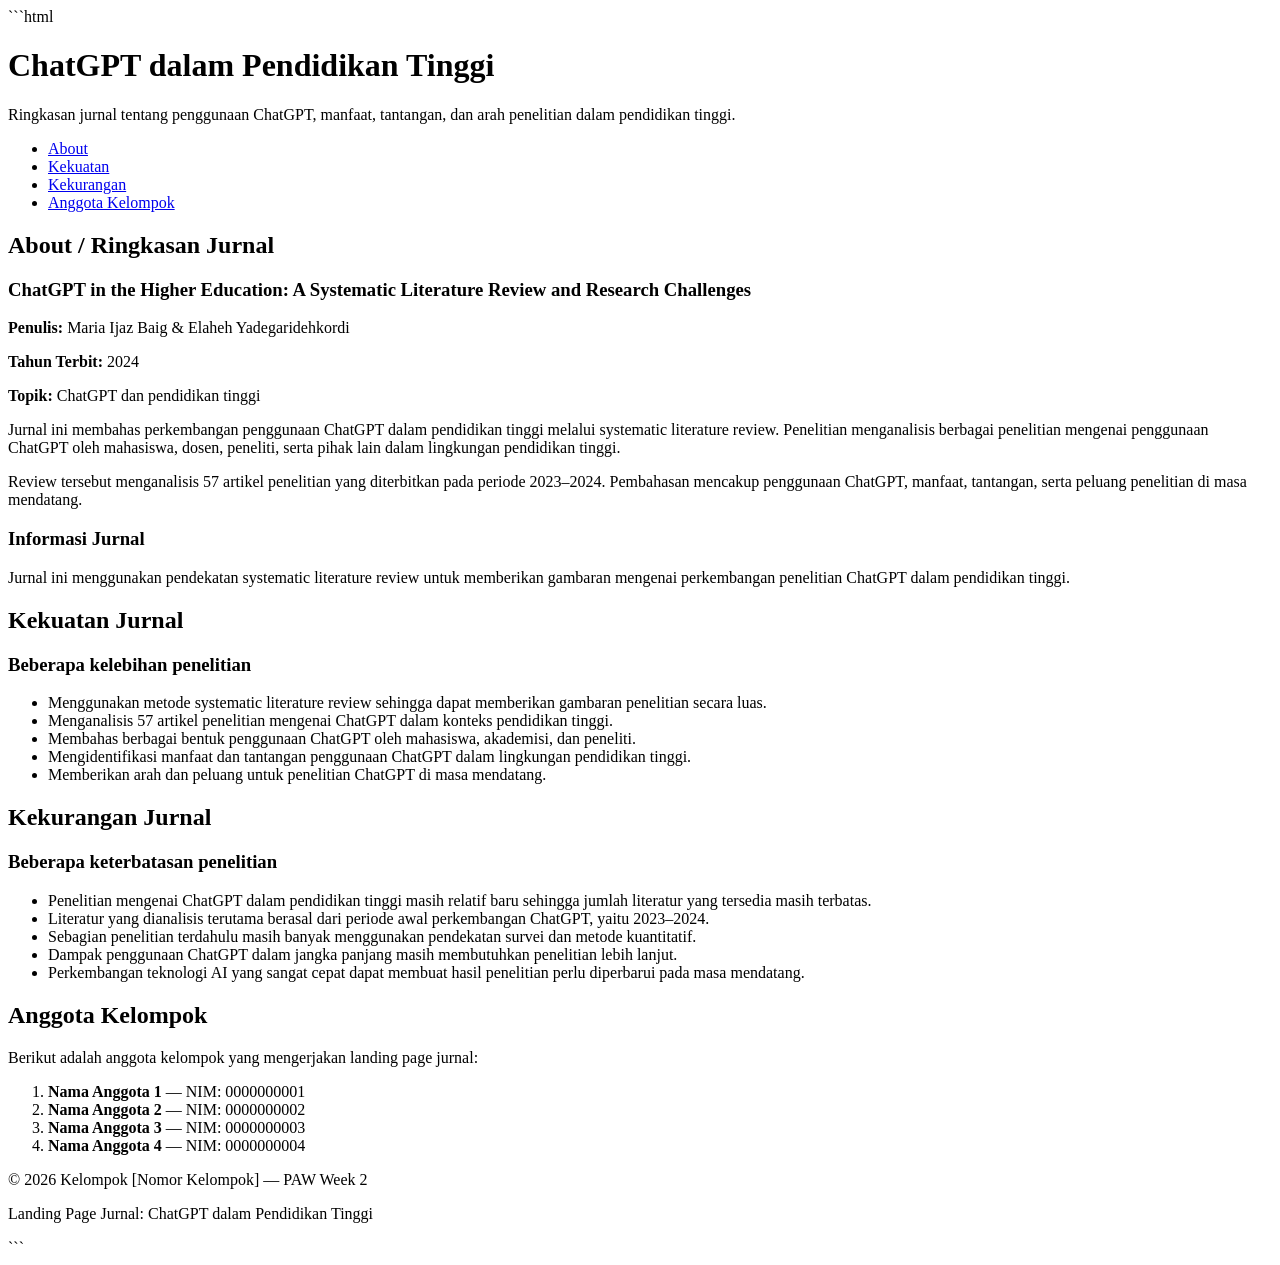
==== index.html @ 1889b39a "update landing page" ====
```html
<!DOCTYPE html>
<html lang="id">

<head>
    <meta charset="UTF-8">
    <meta name="viewport" content="width=device-width, initial-scale=1.0">
    <title>ChatGPT dalam Pendidikan Tinggi</title>
</head>

<body>

    <!-- Header -->
    <header>
        <h1>ChatGPT dalam Pendidikan Tinggi</h1>
        <p>
            Ringkasan jurnal tentang penggunaan ChatGPT,
            manfaat, tantangan, dan arah penelitian dalam pendidikan tinggi.
        </p>
    </header>

    <!-- Navigation -->
    <nav aria-label="Navigasi utama">
        <ul>
            <li><a href="#about">About</a></li>
            <li><a href="#kekuatan">Kekuatan</a></li>
            <li><a href="#kekurangan">Kekurangan</a></li>
            <li><a href="#anggota">Anggota Kelompok</a></li>
        </ul>
    </nav>

    <!-- Main Content -->
    <main>

        <!-- About Section -->
        <section id="about">
            <h2>About / Ringkasan Jurnal</h2>

            <article>
                <header>
                    <h3>
                        ChatGPT in the Higher Education:
                        A Systematic Literature Review and Research Challenges
                    </h3>
                </header>

                <p>
                    <strong>Penulis:</strong>
                    Maria Ijaz Baig &amp; Elaheh Yadegaridehkordi
                </p>

                <p>
                    <strong>Tahun Terbit:</strong> 2024
                </p>

                <p>
                    <strong>Topik:</strong> ChatGPT dan pendidikan tinggi
                </p>

                <p>
                    Jurnal ini membahas perkembangan penggunaan ChatGPT
                    dalam pendidikan tinggi melalui systematic literature review.
                    Penelitian menganalisis berbagai penelitian mengenai penggunaan
                    ChatGPT oleh mahasiswa, dosen, peneliti, serta pihak lain
                    dalam lingkungan pendidikan tinggi.
                </p>

                <p>
                    Review tersebut menganalisis 57 artikel penelitian yang
                    diterbitkan pada periode 2023–2024. Pembahasan mencakup
                    penggunaan ChatGPT, manfaat, tantangan, serta peluang
                    penelitian di masa mendatang.
                </p>
            </article>

            <!-- Additional Information -->
            <aside>
                <h3>Informasi Jurnal</h3>
                <p>
                    Jurnal ini menggunakan pendekatan systematic literature review
                    untuk memberikan gambaran mengenai perkembangan penelitian
                    ChatGPT dalam pendidikan tinggi.
                </p>
            </aside>
        </section>

        <!-- Strengths Section -->
        <section id="kekuatan">
            <h2>Kekuatan Jurnal</h2>

            <article>
                <h3>Beberapa kelebihan penelitian</h3>

                <ul>
                    <li>
                        Menggunakan metode systematic literature review
                        sehingga dapat memberikan gambaran penelitian secara luas.
                    </li>

                    <li>
                        Menganalisis 57 artikel penelitian mengenai ChatGPT
                        dalam konteks pendidikan tinggi.
                    </li>

                    <li>
                        Membahas berbagai bentuk penggunaan ChatGPT oleh
                        mahasiswa, akademisi, dan peneliti.
                    </li>

                    <li>
                        Mengidentifikasi manfaat dan tantangan penggunaan
                        ChatGPT dalam lingkungan pendidikan tinggi.
                    </li>

                    <li>
                        Memberikan arah dan peluang untuk penelitian
                        ChatGPT di masa mendatang.
                    </li>
                </ul>
            </article>
        </section>

        <!-- Weaknesses Section -->
        <section id="kekurangan">
            <h2>Kekurangan Jurnal</h2>

            <article>
                <h3>Beberapa keterbatasan penelitian</h3>

                <ul>
                    <li>
                        Penelitian mengenai ChatGPT dalam pendidikan tinggi
                        masih relatif baru sehingga jumlah literatur yang tersedia
                        masih terbatas.
                    </li>

                    <li>
                        Literatur yang dianalisis terutama berasal dari periode
                        awal perkembangan ChatGPT, yaitu 2023–2024.
                    </li>

                    <li>
                        Sebagian penelitian terdahulu masih banyak menggunakan
                        pendekatan survei dan metode kuantitatif.
                    </li>

                    <li>
                        Dampak penggunaan ChatGPT dalam jangka panjang
                        masih membutuhkan penelitian lebih lanjut.
                    </li>

                    <li>
                        Perkembangan teknologi AI yang sangat cepat dapat membuat
                        hasil penelitian perlu diperbarui pada masa mendatang.
                    </li>
                </ul>
            </article>
        </section>

        <!-- Group Members Section -->
        <section id="anggota">
            <h2>Anggota Kelompok</h2>

            <article>
                <p>
                    Berikut adalah anggota kelompok yang mengerjakan
                    landing page jurnal:
                </p>

                <ol>
                    <li>
                        <strong>Nama Anggota 1</strong> —
                        NIM: 0000000001
                    </li>

                    <li>
                        <strong>Nama Anggota 2</strong> —
                        NIM: 0000000002
                    </li>

                    <li>
                        <strong>Nama Anggota 3</strong> —
                        NIM: 0000000003
                    </li>

                    <li>
                        <strong>Nama Anggota 4</strong> —
                        NIM: 0000000004
                    </li>
                </ol>
            </article>
        </section>

    </main>

    <!-- Footer -->
    <footer>
        <p>
            &copy; 2026 Kelompok [Nomor Kelompok] —
            PAW Week 2
        </p>

        <p>
            Landing Page Jurnal: ChatGPT dalam Pendidikan Tinggi
        </p>
    </footer>

</body>

</html>
```
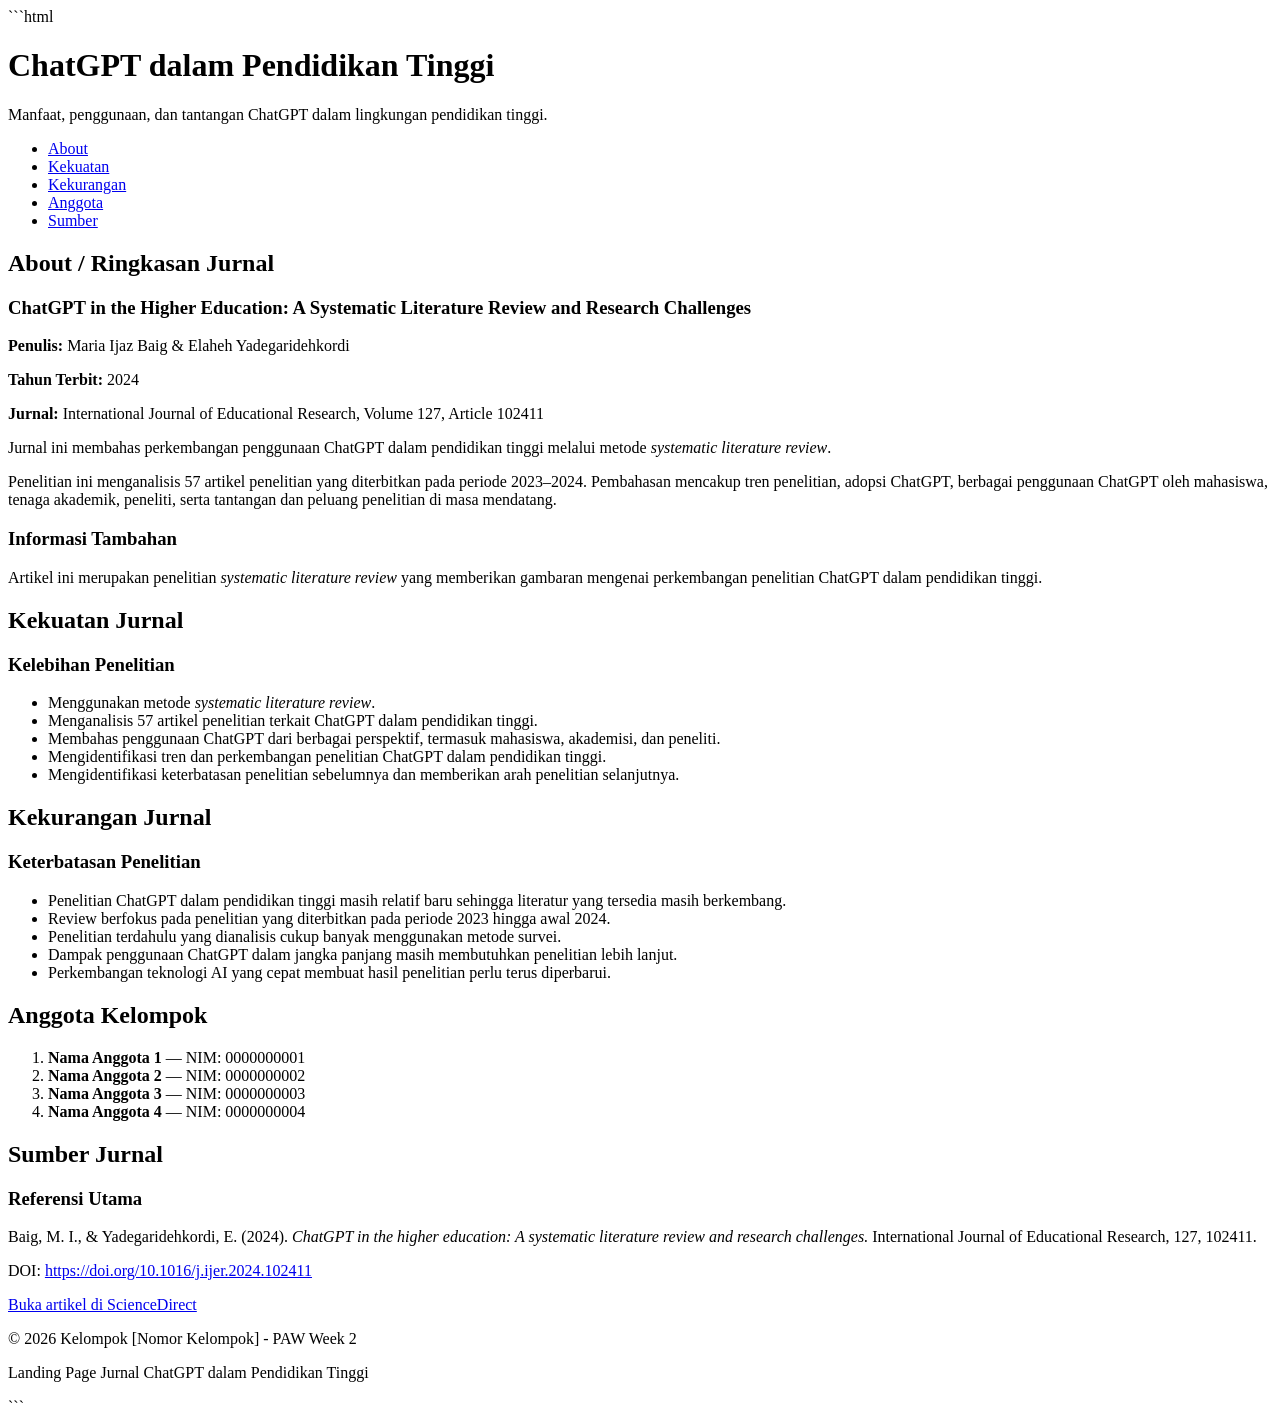
==== commit 28d5be91: "update" ====
--- a/index.html
+++ b/index.html
@@ -14,8 +14,8 @@
     <header>
         <h1>ChatGPT dalam Pendidikan Tinggi</h1>
         <p>
-            Ringkasan jurnal tentang penggunaan ChatGPT,
-            manfaat, tantangan, dan arah penelitian dalam pendidikan tinggi.
+            Manfaat, penggunaan, dan tantangan ChatGPT
+            dalam lingkungan pendidikan tinggi.
         </p>
     </header>
 
@@ -25,14 +25,15 @@
             <li><a href="#about">About</a></li>
             <li><a href="#kekuatan">Kekuatan</a></li>
             <li><a href="#kekurangan">Kekurangan</a></li>
-            <li><a href="#anggota">Anggota Kelompok</a></li>
+            <li><a href="#anggota">Anggota</a></li>
+            <li><a href="#sumber">Sumber</a></li>
         </ul>
     </nav>
 
     <!-- Main Content -->
     <main>
 
-        <!-- About Section -->
+        <!-- About -->
         <section id="about">
             <h2>About / Ringkasan Jurnal</h2>
 
@@ -54,94 +55,98 @@
                 </p>
 
                 <p>
-                    <strong>Topik:</strong> ChatGPT dan pendidikan tinggi
+                    <strong>Jurnal:</strong>
+                    International Journal of Educational Research,
+                    Volume 127, Article 102411
                 </p>
 
                 <p>
                     Jurnal ini membahas perkembangan penggunaan ChatGPT
-                    dalam pendidikan tinggi melalui systematic literature review.
-                    Penelitian menganalisis berbagai penelitian mengenai penggunaan
-                    ChatGPT oleh mahasiswa, dosen, peneliti, serta pihak lain
-                    dalam lingkungan pendidikan tinggi.
-                </p>
-
-                <p>
-                    Review tersebut menganalisis 57 artikel penelitian yang
-                    diterbitkan pada periode 2023–2024. Pembahasan mencakup
-                    penggunaan ChatGPT, manfaat, tantangan, serta peluang
-                    penelitian di masa mendatang.
-                </p>
-            </article>
-
-            <!-- Additional Information -->
+                    dalam pendidikan tinggi melalui metode
+                    <em>systematic literature review</em>.
+                </p>
+
+                <p>
+                    Penelitian ini menganalisis 57 artikel penelitian
+                    yang diterbitkan pada periode 2023–2024. Pembahasan
+                    mencakup tren penelitian, adopsi ChatGPT, berbagai
+                    penggunaan ChatGPT oleh mahasiswa, tenaga akademik,
+                    peneliti, serta tantangan dan peluang penelitian
+                    di masa mendatang.
+                </p>
+            </article>
+
             <aside>
-                <h3>Informasi Jurnal</h3>
-                <p>
-                    Jurnal ini menggunakan pendekatan systematic literature review
-                    untuk memberikan gambaran mengenai perkembangan penelitian
-                    ChatGPT dalam pendidikan tinggi.
+                <h3>Informasi Tambahan</h3>
+
+                <p>
+                    Artikel ini merupakan penelitian
+                    <em>systematic literature review</em> yang memberikan
+                    gambaran mengenai perkembangan penelitian ChatGPT
+                    dalam pendidikan tinggi.
                 </p>
             </aside>
         </section>
 
-        <!-- Strengths Section -->
+        <!-- Kekuatan -->
         <section id="kekuatan">
             <h2>Kekuatan Jurnal</h2>
 
             <article>
-                <h3>Beberapa kelebihan penelitian</h3>
+                <h3>Kelebihan Penelitian</h3>
 
                 <ul>
                     <li>
-                        Menggunakan metode systematic literature review
-                        sehingga dapat memberikan gambaran penelitian secara luas.
-                    </li>
-
-                    <li>
-                        Menganalisis 57 artikel penelitian mengenai ChatGPT
-                        dalam konteks pendidikan tinggi.
-                    </li>
-
-                    <li>
-                        Membahas berbagai bentuk penggunaan ChatGPT oleh
-                        mahasiswa, akademisi, dan peneliti.
-                    </li>
-
-                    <li>
-                        Mengidentifikasi manfaat dan tantangan penggunaan
-                        ChatGPT dalam lingkungan pendidikan tinggi.
-                    </li>
-
-                    <li>
-                        Memberikan arah dan peluang untuk penelitian
-                        ChatGPT di masa mendatang.
+                        Menggunakan metode
+                        <em>systematic literature review</em>.
+                    </li>
+
+                    <li>
+                        Menganalisis 57 artikel penelitian terkait
+                        ChatGPT dalam pendidikan tinggi.
+                    </li>
+
+                    <li>
+                        Membahas penggunaan ChatGPT dari berbagai
+                        perspektif, termasuk mahasiswa, akademisi,
+                        dan peneliti.
+                    </li>
+
+                    <li>
+                        Mengidentifikasi tren dan perkembangan penelitian
+                        ChatGPT dalam pendidikan tinggi.
+                    </li>
+
+                    <li>
+                        Mengidentifikasi keterbatasan penelitian sebelumnya
+                        dan memberikan arah penelitian selanjutnya.
                     </li>
                 </ul>
             </article>
         </section>
 
-        <!-- Weaknesses Section -->
+        <!-- Kekurangan -->
         <section id="kekurangan">
             <h2>Kekurangan Jurnal</h2>
 
             <article>
-                <h3>Beberapa keterbatasan penelitian</h3>
+                <h3>Keterbatasan Penelitian</h3>
 
                 <ul>
                     <li>
-                        Penelitian mengenai ChatGPT dalam pendidikan tinggi
-                        masih relatif baru sehingga jumlah literatur yang tersedia
-                        masih terbatas.
-                    </li>
-
-                    <li>
-                        Literatur yang dianalisis terutama berasal dari periode
-                        awal perkembangan ChatGPT, yaitu 2023–2024.
-                    </li>
-
-                    <li>
-                        Sebagian penelitian terdahulu masih banyak menggunakan
-                        pendekatan survei dan metode kuantitatif.
+                        Penelitian ChatGPT dalam pendidikan tinggi masih
+                        relatif baru sehingga literatur yang tersedia
+                        masih berkembang.
+                    </li>
+
+                    <li>
+                        Review berfokus pada penelitian yang diterbitkan
+                        pada periode 2023 hingga awal 2024.
+                    </li>
+
+                    <li>
+                        Penelitian terdahulu yang dianalisis cukup banyak
+                        menggunakan metode survei.
                     </li>
 
                     <li>
@@ -150,44 +155,72 @@
                     </li>
 
                     <li>
-                        Perkembangan teknologi AI yang sangat cepat dapat membuat
-                        hasil penelitian perlu diperbarui pada masa mendatang.
+                        Perkembangan teknologi AI yang cepat membuat
+                        hasil penelitian perlu terus diperbarui.
                     </li>
                 </ul>
             </article>
         </section>
 
-        <!-- Group Members Section -->
+        <!-- Anggota -->
         <section id="anggota">
             <h2>Anggota Kelompok</h2>
 
             <article>
-                <p>
-                    Berikut adalah anggota kelompok yang mengerjakan
-                    landing page jurnal:
-                </p>
-
                 <ol>
                     <li>
-                        <strong>Nama Anggota 1</strong> —
-                        NIM: 0000000001
-                    </li>
-
-                    <li>
-                        <strong>Nama Anggota 2</strong> —
-                        NIM: 0000000002
-                    </li>
-
-                    <li>
-                        <strong>Nama Anggota 3</strong> —
-                        NIM: 0000000003
-                    </li>
-
-                    <li>
-                        <strong>Nama Anggota 4</strong> —
-                        NIM: 0000000004
+                        <strong>Nama Anggota 1</strong>
+                        — NIM: 0000000001
+                    </li>
+
+                    <li>
+                        <strong>Nama Anggota 2</strong>
+                        — NIM: 0000000002
+                    </li>
+
+                    <li>
+                        <strong>Nama Anggota 3</strong>
+                        — NIM: 0000000003
+                    </li>
+
+                    <li>
+                        <strong>Nama Anggota 4</strong>
+                        — NIM: 0000000004
                     </li>
                 </ol>
+            </article>
+        </section>
+
+        <!-- Sumber -->
+        <section id="sumber">
+            <h2>Sumber Jurnal</h2>
+
+            <article>
+                <h3>Referensi Utama</h3>
+
+                <p>
+                    Baig, M. I., &amp; Yadegaridehkordi, E. (2024).
+                    <em>
+                        ChatGPT in the higher education:
+                        A systematic literature review and research challenges.
+                    </em>
+                    International Journal of Educational Research,
+                    127, 102411.
+                </p>
+
+                <p>
+                    DOI:
+                    <a href="https://doi.org/10.1016/j.ijer.2024.102411" target="_blank" rel="noopener noreferrer">
+                        https://doi.org/10.1016/j.ijer.2024.102411
+                    </a>
+                </p>
+
+                <p>
+                    <a href="https://www.sciencedirect.com/science/article/pii/S0883035524000971" target="_blank"
+                        rel="noopener noreferrer">
+                        Buka artikel di ScienceDirect
+                    </a>
+                </p>
             </article>
         </section>
 
@@ -196,12 +229,12 @@
     <!-- Footer -->
     <footer>
         <p>
-            &copy; 2026 Kelompok [Nomor Kelompok] —
+            &copy; 2026 Kelompok [Nomor Kelompok] -
             PAW Week 2
         </p>
 
         <p>
-            Landing Page Jurnal: ChatGPT dalam Pendidikan Tinggi
+            Landing Page Jurnal ChatGPT dalam Pendidikan Tinggi
         </p>
     </footer>
 
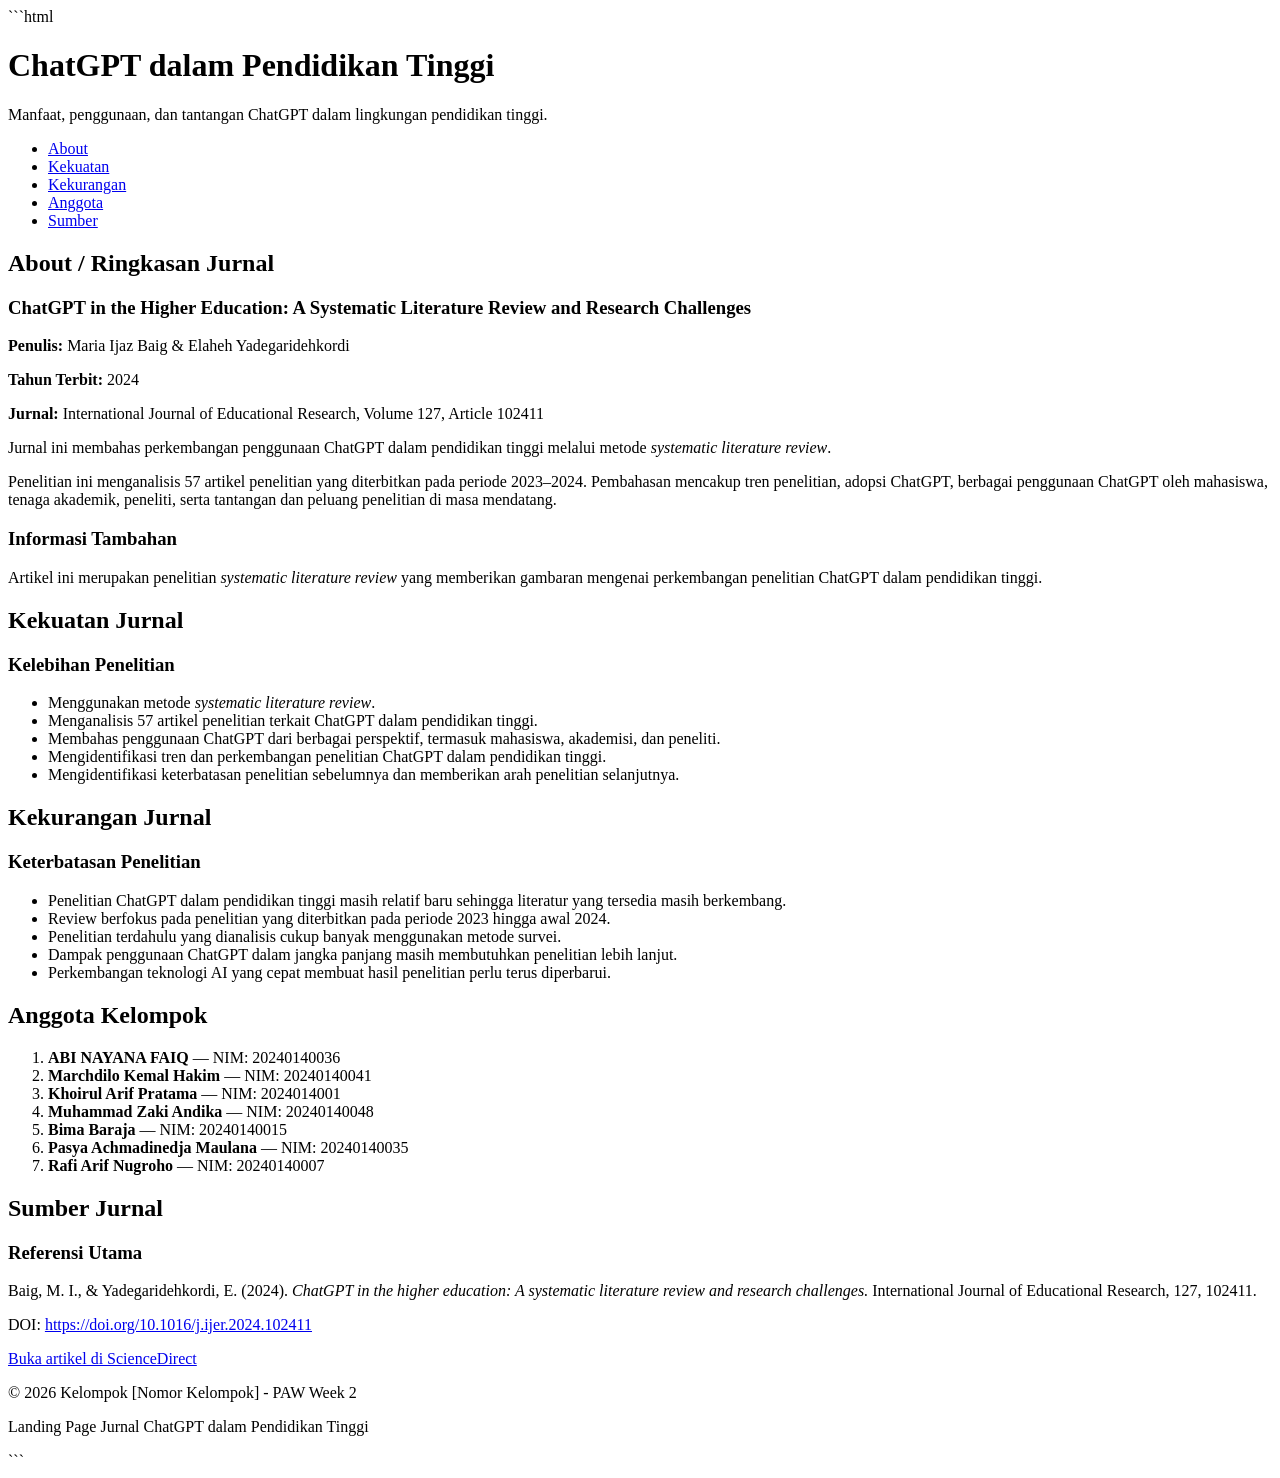
==== commit 1555ee45: "update" ====
--- a/index.html
+++ b/index.html
@@ -169,23 +169,35 @@
             <article>
                 <ol>
                     <li>
-                        <strong>Nama Anggota 1</strong>
-                        — NIM: 0000000001
-                    </li>
-
-                    <li>
-                        <strong>Nama Anggota 2</strong>
-                        — NIM: 0000000002
-                    </li>
-
-                    <li>
-                        <strong>Nama Anggota 3</strong>
-                        — NIM: 0000000003
-                    </li>
-
-                    <li>
-                        <strong>Nama Anggota 4</strong>
-                        — NIM: 0000000004
+                        <strong>ABI NAYANA FAIQ</strong>
+                        — NIM: 20240140036
+                    </li>
+
+                    <li>
+                        <strong>Marchdilo Kemal Hakim</strong>
+                        — NIM: 20240140041
+                    </li>
+
+                    <li>
+                        <strong>Khoirul Arif Pratama</strong>
+                        — NIM: 2024014001
+                    </li>
+
+                    <li>
+                        <strong>Muhammad Zaki Andika</strong>
+                        — NIM: 20240140048
+                    </li>
+                    <li>
+                        <strong>Bima Baraja</strong>
+                        — NIM: 20240140015
+                    </li>
+                    <li>
+                        <strong>Pasya Achmadinedja Maulana</strong>
+                        — NIM: 20240140035
+                    </li>
+                    <li>
+                        <strong>Rafi Arif Nugroho</strong>
+                        — NIM: 20240140007
                     </li>
                 </ol>
             </article>
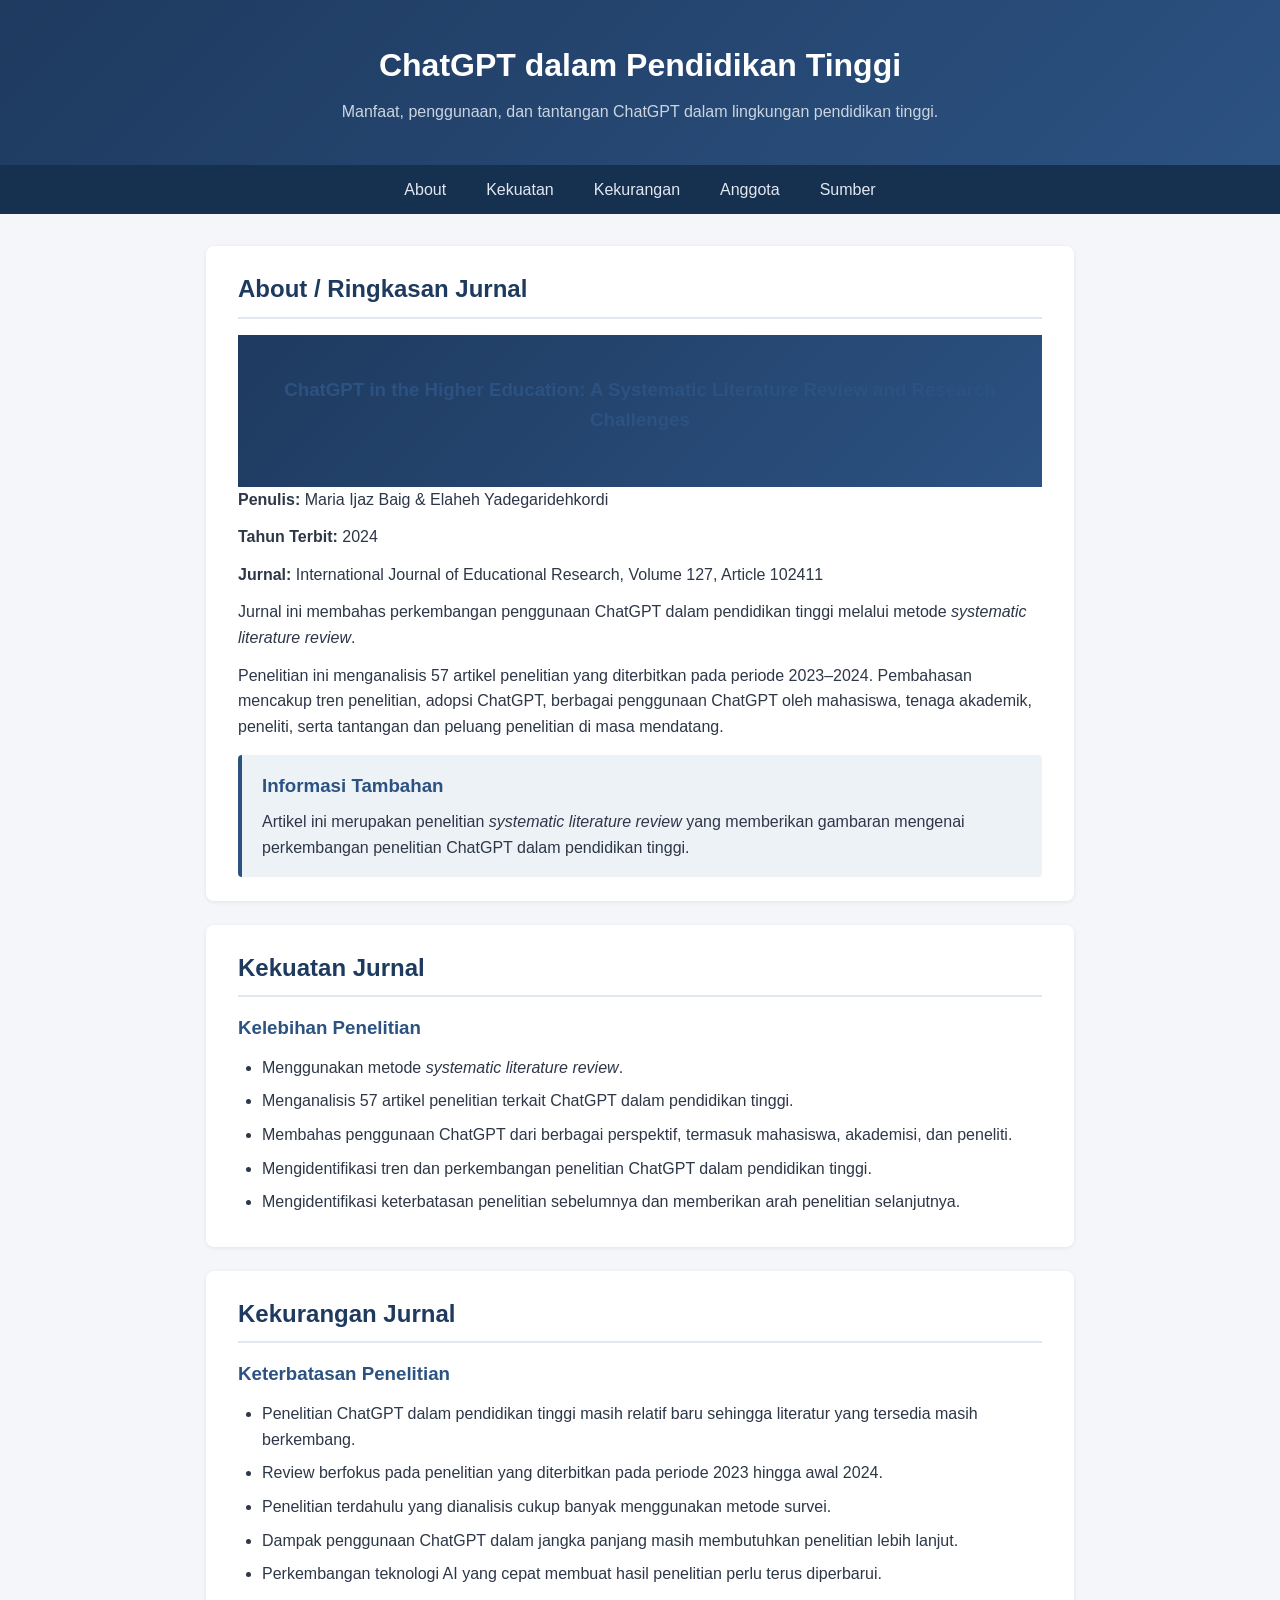
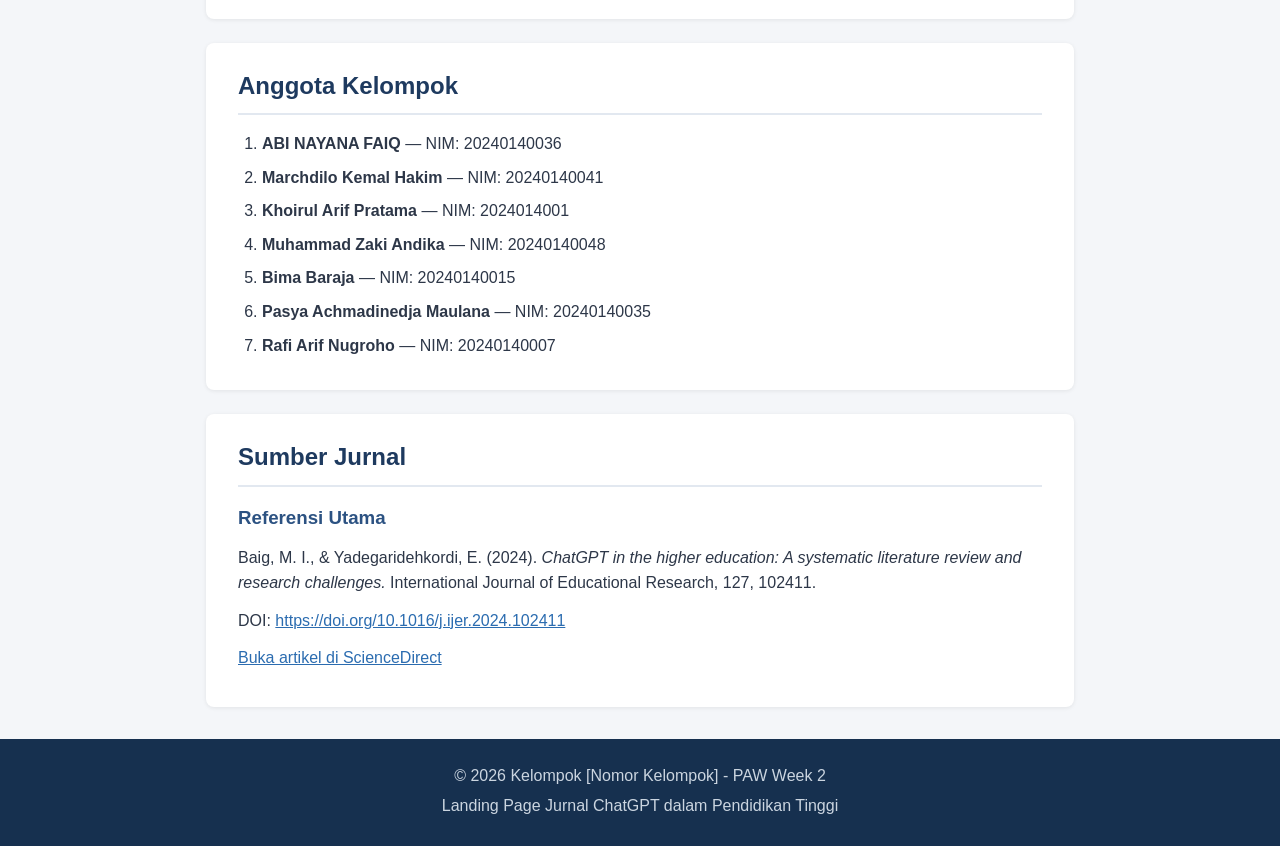
==== commit c99b179f: "update styling" ====
--- a/index.html
+++ b/index.html
@@ -1,4 +1,3 @@
-```html
 <!DOCTYPE html>
 <html lang="id">
 
@@ -6,6 +5,133 @@
     <meta charset="UTF-8">
     <meta name="viewport" content="width=device-width, initial-scale=1.0">
     <title>ChatGPT dalam Pendidikan Tinggi</title>
+
+    <style>
+        * {
+            margin: 0;
+            padding: 0;
+            box-sizing: border-box;
+        }
+
+        body {
+            font-family: "Segoe UI", Arial, sans-serif;
+            line-height: 1.6;
+            color: #2d3748;
+            background-color: #f4f6f9;
+        }
+
+        header {
+            background: linear-gradient(135deg, #1e3a5f, #2c5282);
+            color: #ffffff;
+            text-align: center;
+            padding: 2.5rem 1rem;
+        }
+
+        header h1 {
+            font-size: 2rem;
+            margin-bottom: 0.5rem;
+        }
+
+        header p {
+            color: #cbd5e0;
+        }
+
+        nav {
+            background-color: #16304f;
+            position: sticky;
+            top: 0;
+        }
+
+        nav ul {
+            display: flex;
+            justify-content: center;
+            list-style: none;
+            flex-wrap: wrap;
+        }
+
+        nav a {
+            display: block;
+            color: #e2e8f0;
+            text-decoration: none;
+            padding: 0.75rem 1.25rem;
+            transition: background-color 0.2s ease;
+        }
+
+        nav a:hover {
+            background-color: #2c5282;
+            color: #ffffff;
+        }
+
+        main {
+            max-width: 900px;
+            margin: 2rem auto;
+            padding: 0 1rem;
+        }
+
+        section {
+            background-color: #ffffff;
+            border-radius: 8px;
+            padding: 1.5rem 2rem;
+            margin-bottom: 1.5rem;
+            box-shadow: 0 1px 4px rgba(0, 0, 0, 0.08);
+        }
+
+        section h2 {
+            color: #1e3a5f;
+            border-bottom: 2px solid #e2e8f0;
+            padding-bottom: 0.5rem;
+            margin-bottom: 1rem;
+        }
+
+        section h3 {
+            color: #2c5282;
+            margin-bottom: 0.75rem;
+        }
+
+        article p {
+            margin-bottom: 0.75rem;
+        }
+
+        article ul,
+        article ol {
+            padding-left: 1.5rem;
+        }
+
+        article li {
+            margin-bottom: 0.5rem;
+        }
+
+        aside {
+            background-color: #edf2f7;
+            border-left: 4px solid #2c5282;
+            border-radius: 4px;
+            padding: 1rem 1.25rem;
+            margin-top: 1rem;
+        }
+
+        aside h3 {
+            margin-bottom: 0.5rem;
+        }
+
+        a {
+            color: #2b6cb0;
+        }
+
+        a:hover {
+            color: #1e3a5f;
+        }
+
+        footer {
+            background-color: #16304f;
+            color: #cbd5e0;
+            text-align: center;
+            padding: 1.5rem 1rem;
+        }
+
+        footer p {
+            margin-bottom: 0.25rem;
+        }
+    </style>
 </head>
 
 <body>
@@ -253,4 +379,3 @@
 </body>
 
 </html>
-```
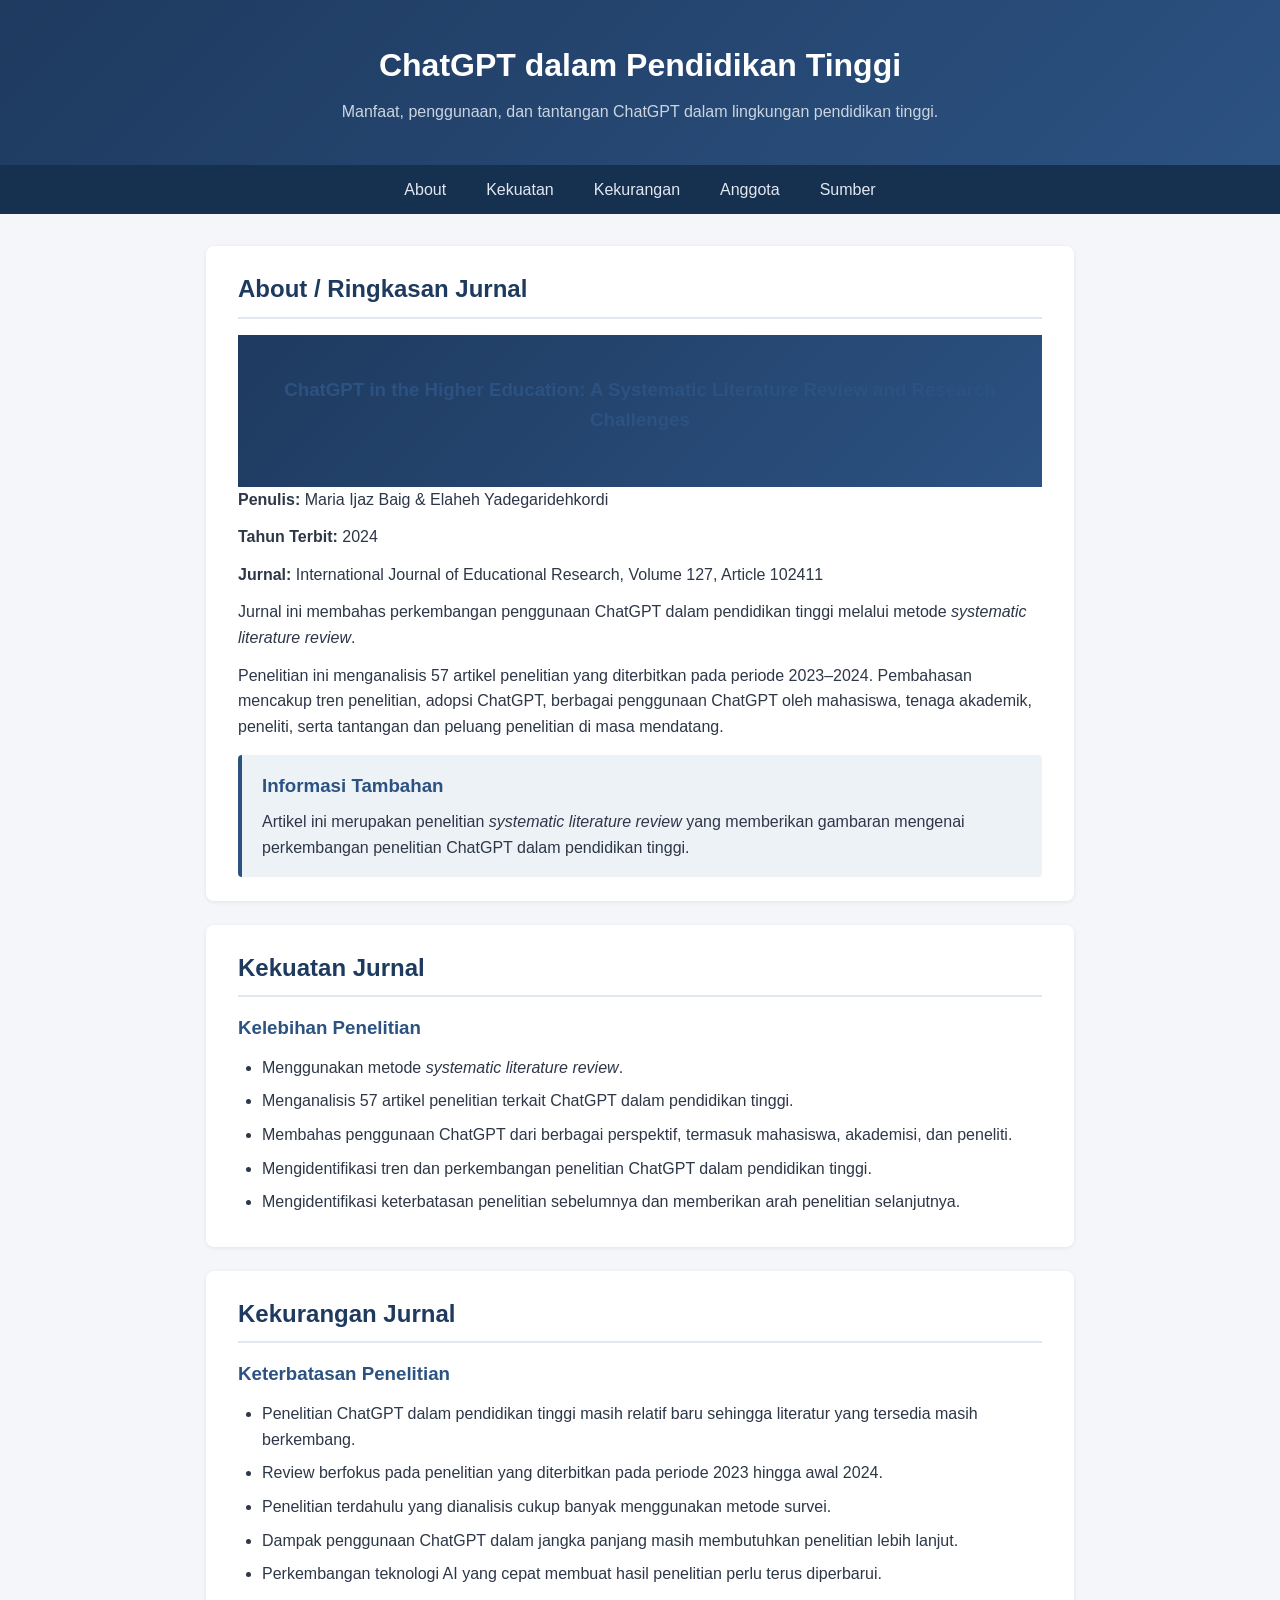
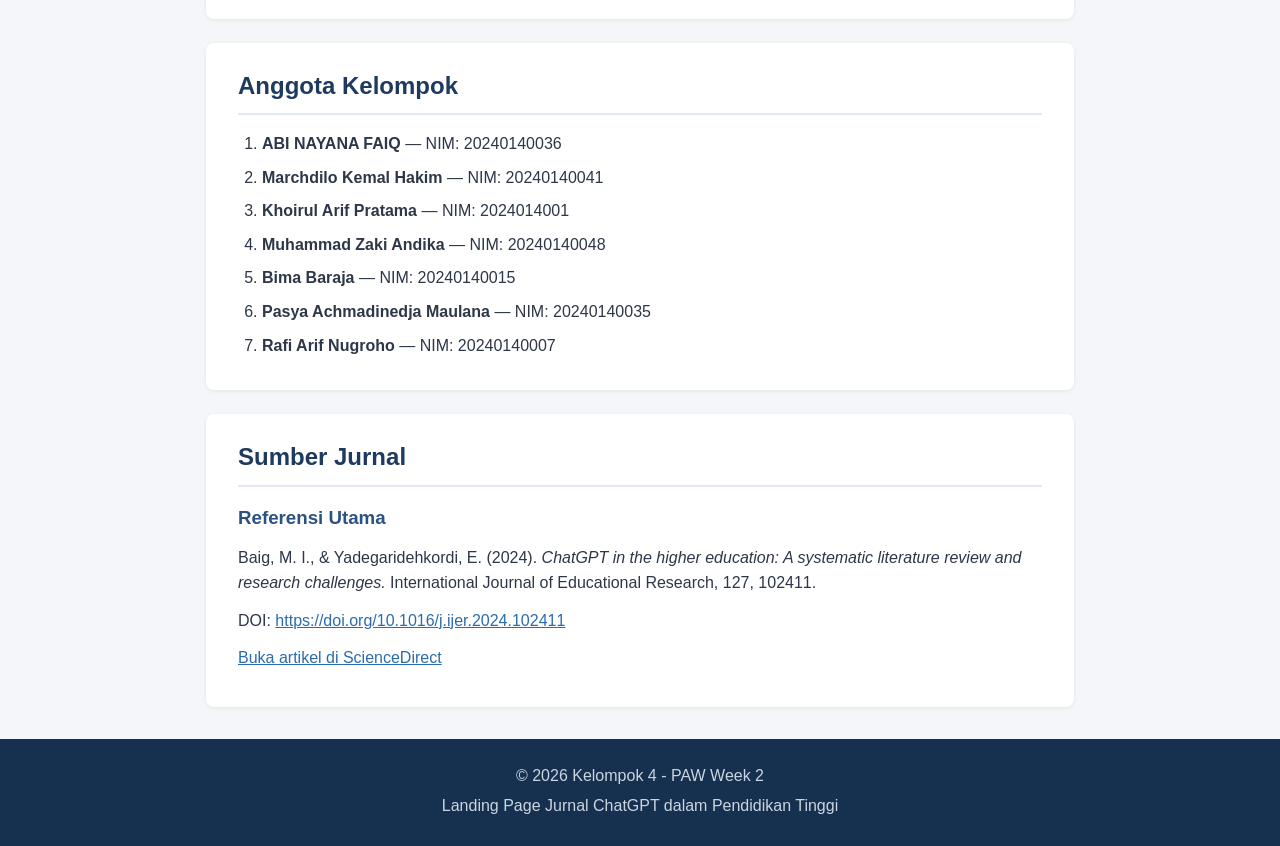
==== commit 6dba5614: "update kelompok footer" ====
--- a/index.html
+++ b/index.html
@@ -367,7 +367,7 @@
     <!-- Footer -->
     <footer>
         <p>
-            &copy; 2026 Kelompok [Nomor Kelompok] -
+            &copy; 2026 Kelompok 4 -
             PAW Week 2
         </p>
 
@@ -378,4 +378,4 @@
 
 </body>
 
-</html>
+</html>
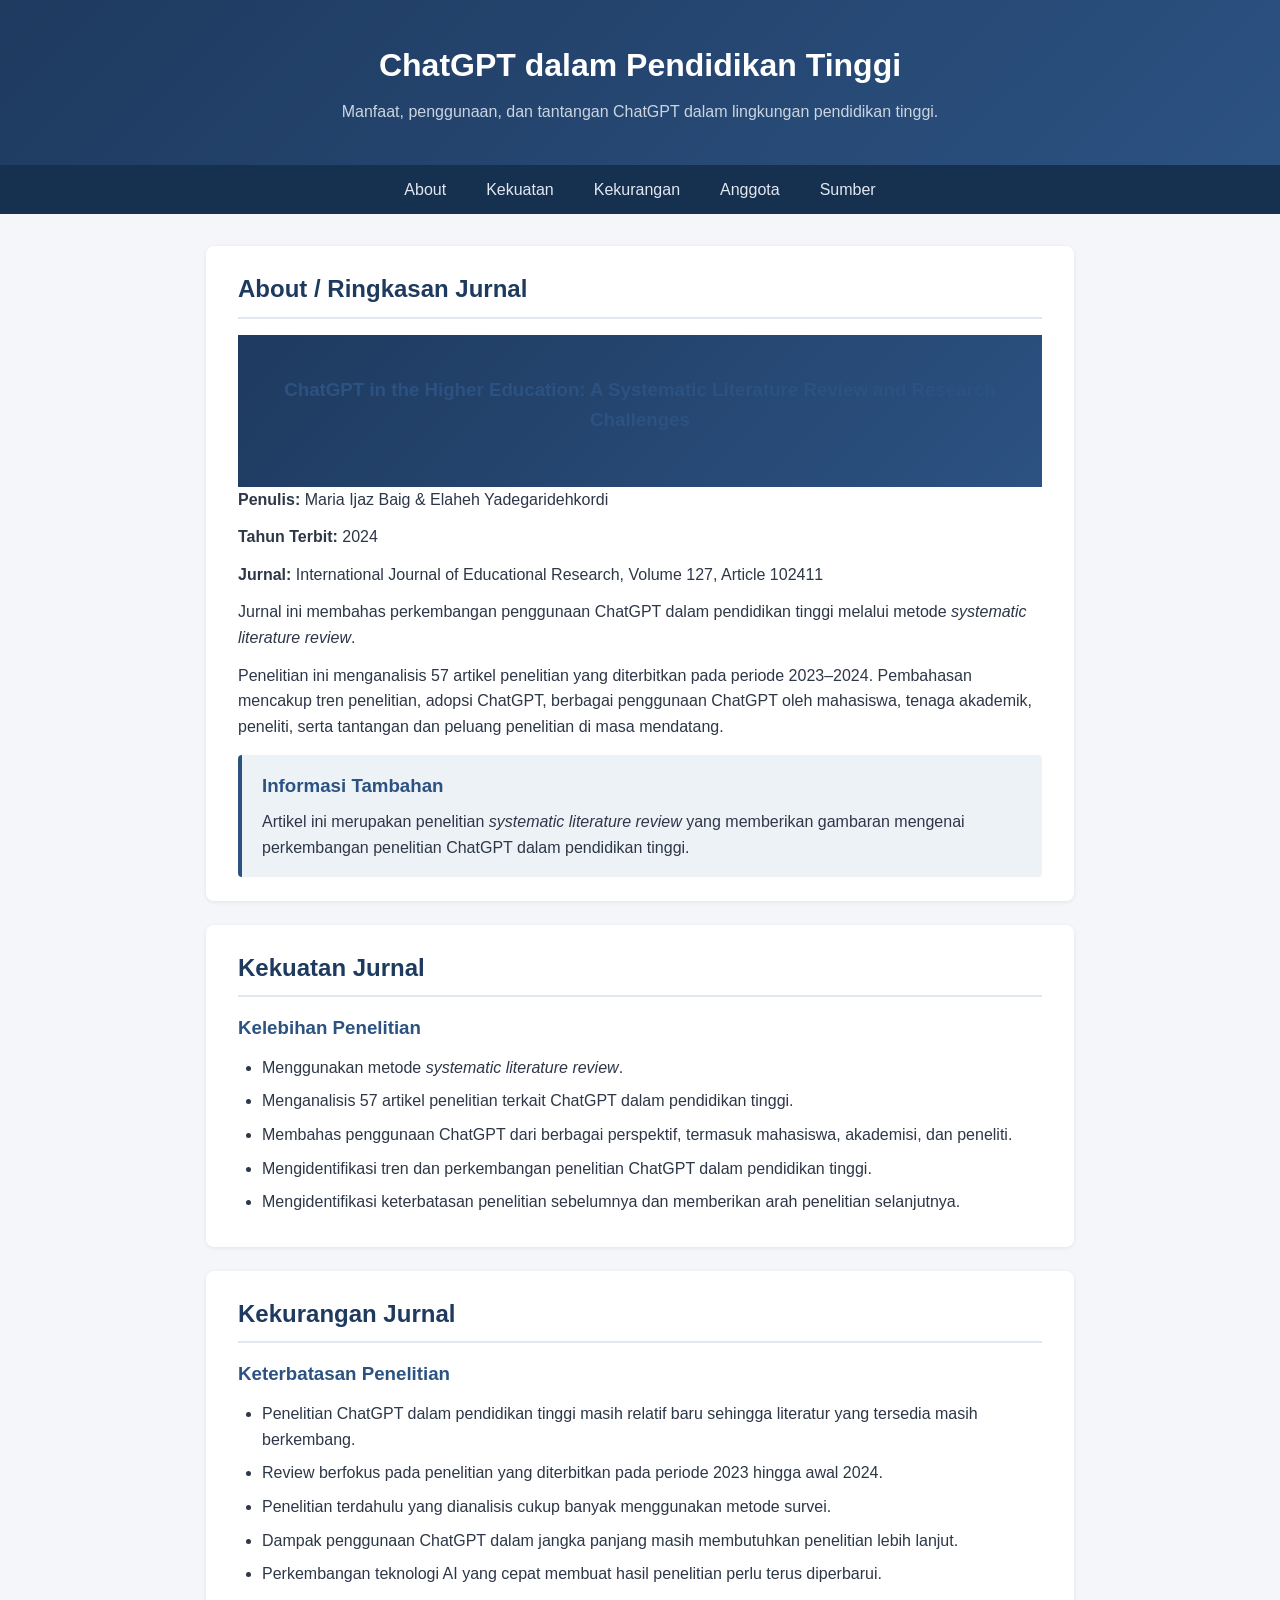
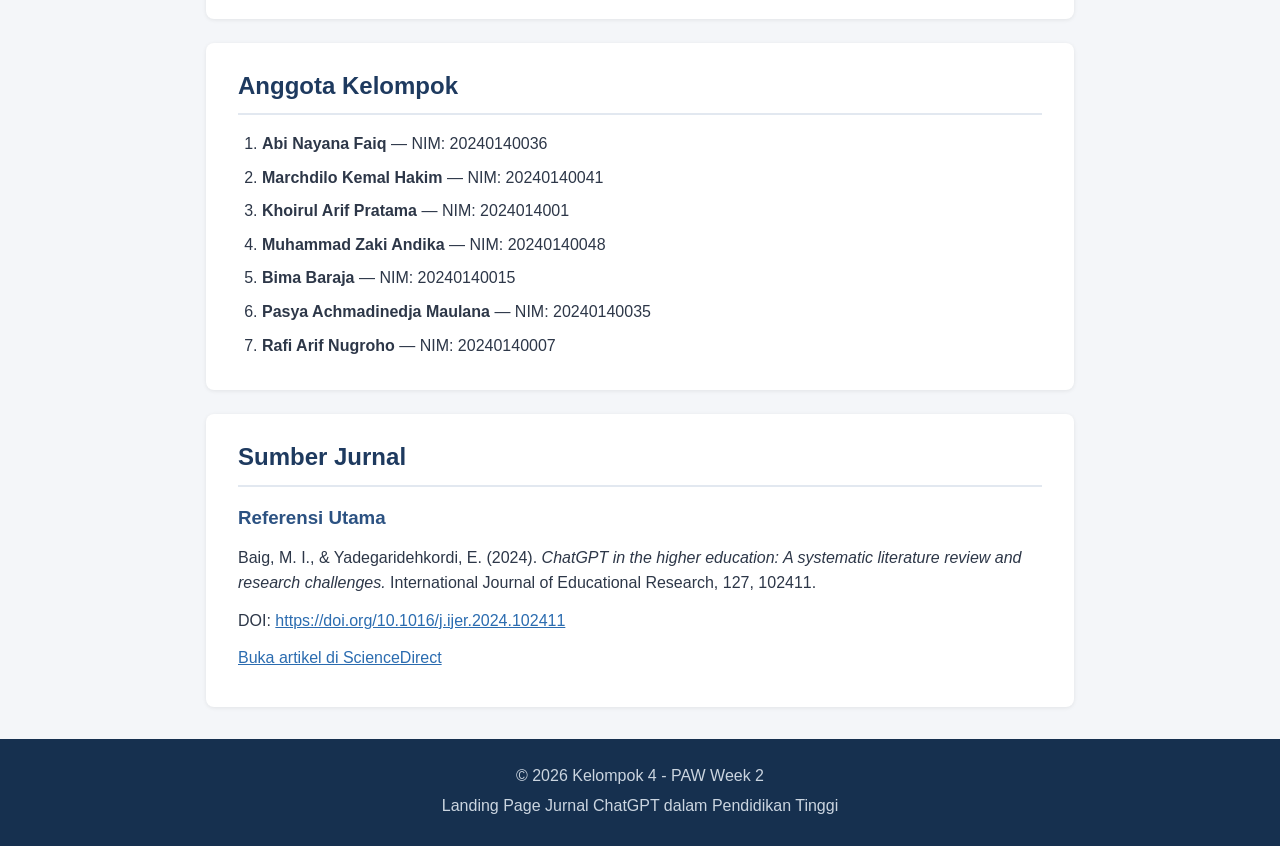
==== commit 7e92b564: "update" ====
--- a/index.html
+++ b/index.html
@@ -295,7 +295,7 @@
             <article>
                 <ol>
                     <li>
-                        <strong>ABI NAYANA FAIQ</strong>
+                        <strong>Abi Nayana Faiq</strong>
                         — NIM: 20240140036
                     </li>
 
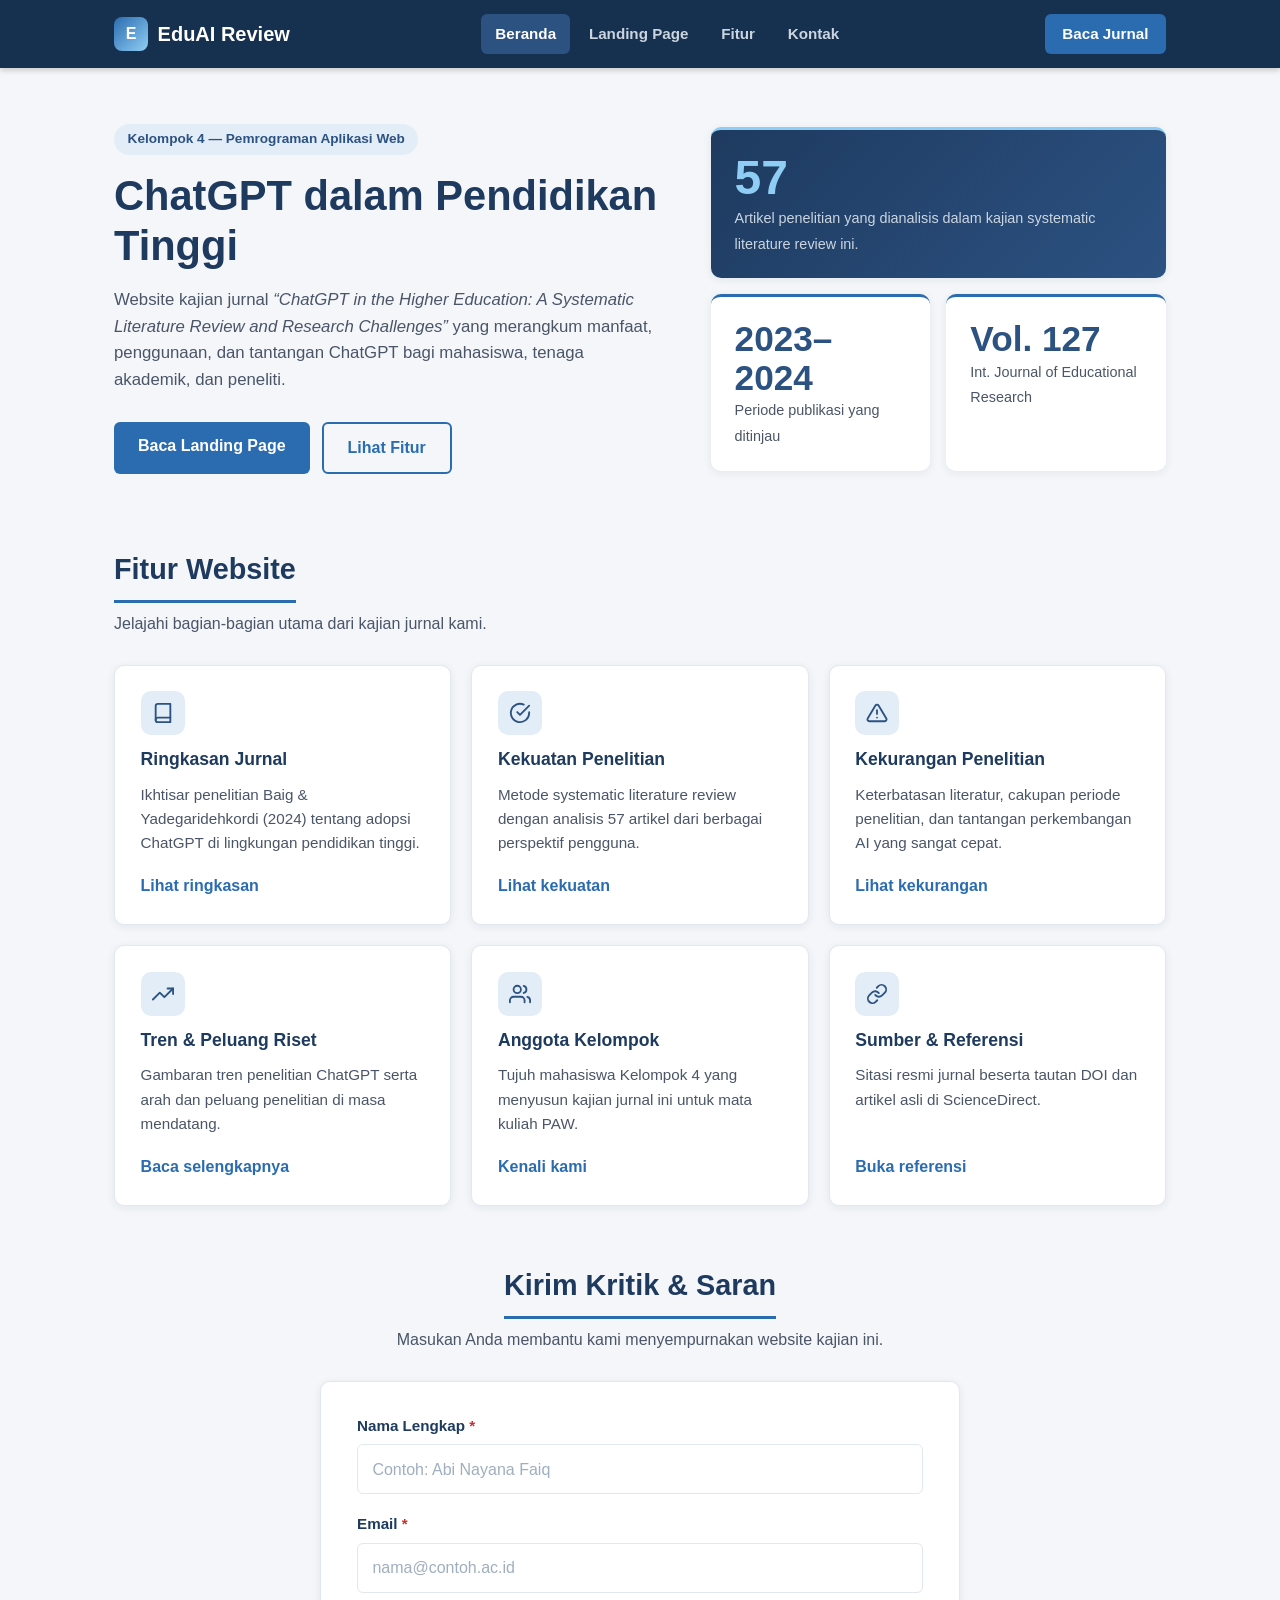
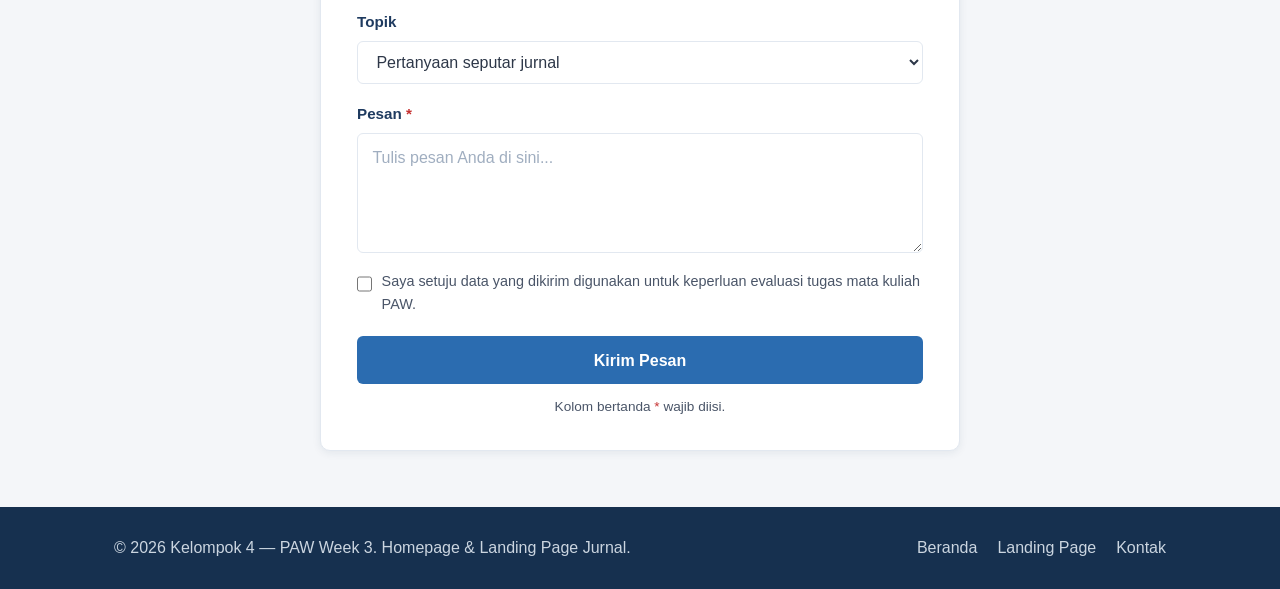
==== commit e2cd9ff1: "update landing page" ====
--- a/index.html
+++ b/index.html
@@ -4,378 +4,262 @@
 <head>
     <meta charset="UTF-8">
     <meta name="viewport" content="width=device-width, initial-scale=1.0">
-    <title>ChatGPT dalam Pendidikan Tinggi</title>
-
-    <style>
-        * {
-            margin: 0;
-            padding: 0;
-            box-sizing: border-box;
-        }
-
-        body {
-            font-family: "Segoe UI", Arial, sans-serif;
-            line-height: 1.6;
-            color: #2d3748;
-            background-color: #f4f6f9;
-        }
-
-        header {
-            background: linear-gradient(135deg, #1e3a5f, #2c5282);
-            color: #ffffff;
-            text-align: center;
-            padding: 2.5rem 1rem;
-        }
-
-        header h1 {
-            font-size: 2rem;
-            margin-bottom: 0.5rem;
-        }
-
-        header p {
-            color: #cbd5e0;
-        }
-
-        nav {
-            background-color: #16304f;
-            position: sticky;
-            top: 0;
-        }
-
-        nav ul {
-            display: flex;
-            justify-content: center;
-            list-style: none;
-            flex-wrap: wrap;
-        }
-
-        nav a {
-            display: block;
-            color: #e2e8f0;
-            text-decoration: none;
-            padding: 0.75rem 1.25rem;
-            transition: background-color 0.2s ease;
-        }
-
-        nav a:hover {
-            background-color: #2c5282;
-            color: #ffffff;
-        }
-
-        main {
-            max-width: 900px;
-            margin: 2rem auto;
-            padding: 0 1rem;
-        }
-
-        section {
-            background-color: #ffffff;
-            border-radius: 8px;
-            padding: 1.5rem 2rem;
-            margin-bottom: 1.5rem;
-            box-shadow: 0 1px 4px rgba(0, 0, 0, 0.08);
-        }
-
-        section h2 {
-            color: #1e3a5f;
-            border-bottom: 2px solid #e2e8f0;
-            padding-bottom: 0.5rem;
-            margin-bottom: 1rem;
-        }
-
-        section h3 {
-            color: #2c5282;
-            margin-bottom: 0.75rem;
-        }
-
-        article p {
-            margin-bottom: 0.75rem;
-        }
-
-        article ul,
-        article ol {
-            padding-left: 1.5rem;
-        }
-
-        article li {
-            margin-bottom: 0.5rem;
-        }
-
-        aside {
-            background-color: #edf2f7;
-            border-left: 4px solid #2c5282;
-            border-radius: 4px;
-            padding: 1rem 1.25rem;
-            margin-top: 1rem;
-        }
-
-        aside h3 {
-            margin-bottom: 0.5rem;
-        }
-
-        a {
-            color: #2b6cb0;
-        }
-
-        a:hover {
-            color: #1e3a5f;
-        }
-
-        footer {
-            background-color: #16304f;
-            color: #cbd5e0;
-            text-align: center;
-            padding: 1.5rem 1rem;
-        }
-
-        footer p {
-            margin-bottom: 0.25rem;
-        }
-    </style>
+    <title>Beranda - EduAI Review | ChatGPT dalam Pendidikan Tinggi</title>
+    <link rel="stylesheet" href="css/style.css">
 </head>
 
 <body>
 
-    <!-- Header -->
-    <header>
-        <h1>ChatGPT dalam Pendidikan Tinggi</h1>
-        <p>
-            Manfaat, penggunaan, dan tantangan ChatGPT
-            dalam lingkungan pendidikan tinggi.
-        </p>
+    <!-- ============================================================
+         1. HEADER & NAVIGASI — FLEXBOX
+         Logo, menu, dan tombol aksi diatur dengan Flexbox
+         ============================================================ -->
+    <header class="site-header">
+        <nav class="navbar" aria-label="Navigasi utama">
+            <a class="logo" href="index.html">
+                <span class="logo-mark" aria-hidden="true">E</span>
+                EduAI Review
+            </a>
+
+            <ul class="nav-menu">
+                <li><a href="index.html" class="active" aria-current="page">Beranda</a></li>
+                <li><a href="landing-page.html">Landing Page</a></li>
+                <li><a href="#fitur">Fitur</a></li>
+                <li><a href="#kontak">Kontak</a></li>
+            </ul>
+
+            <a class="btn btn-nav" href="landing-page.html">Baca Jurnal</a>
+        </nav>
     </header>
 
-    <!-- Navigation -->
-    <nav aria-label="Navigasi utama">
-        <ul>
-            <li><a href="#about">About</a></li>
-            <li><a href="#kekuatan">Kekuatan</a></li>
-            <li><a href="#kekurangan">Kekurangan</a></li>
-            <li><a href="#anggota">Anggota</a></li>
-            <li><a href="#sumber">Sumber</a></li>
-        </ul>
-    </nav>
-
-    <!-- Main Content -->
     <main>
 
-        <!-- About -->
-        <section id="about">
-            <h2>About / Ringkasan Jurnal</h2>
-
-            <article>
-                <header>
-                    <h3>
-                        ChatGPT in the Higher Education:
-                        A Systematic Literature Review and Research Challenges
-                    </h3>
-                </header>
+        <!-- ============================================================
+             2. HERO SECTION — CSS GRID
+             Grid 2 kolom: teks (kiri) dan kartu statistik (kanan)
+             ============================================================ -->
+        <section class="hero" id="beranda">
+            <div class="hero-text">
+                <span class="badge">Kelompok 4 — Pemrograman Aplikasi Web</span>
+
+                <h1>ChatGPT dalam Pendidikan Tinggi</h1>
 
                 <p>
-                    <strong>Penulis:</strong>
-                    Maria Ijaz Baig &amp; Elaheh Yadegaridehkordi
+                    Website kajian jurnal
+                    <em>“ChatGPT in the Higher Education: A Systematic
+                        Literature Review and Research Challenges”</em>
+                    yang merangkum manfaat, penggunaan, dan tantangan
+                    ChatGPT bagi mahasiswa, tenaga akademik, dan peneliti.
                 </p>
 
-                <p>
-                    <strong>Tahun Terbit:</strong> 2024
-                </p>
-
-                <p>
-                    <strong>Jurnal:</strong>
-                    International Journal of Educational Research,
-                    Volume 127, Article 102411
-                </p>
-
-                <p>
-                    Jurnal ini membahas perkembangan penggunaan ChatGPT
-                    dalam pendidikan tinggi melalui metode
-                    <em>systematic literature review</em>.
-                </p>
-
-                <p>
-                    Penelitian ini menganalisis 57 artikel penelitian
-                    yang diterbitkan pada periode 2023–2024. Pembahasan
-                    mencakup tren penelitian, adopsi ChatGPT, berbagai
-                    penggunaan ChatGPT oleh mahasiswa, tenaga akademik,
-                    peneliti, serta tantangan dan peluang penelitian
-                    di masa mendatang.
-                </p>
-            </article>
-
-            <aside>
-                <h3>Informasi Tambahan</h3>
-
-                <p>
-                    Artikel ini merupakan penelitian
-                    <em>systematic literature review</em> yang memberikan
-                    gambaran mengenai perkembangan penelitian ChatGPT
-                    dalam pendidikan tinggi.
-                </p>
-            </aside>
+                <div class="hero-actions">
+                    <a class="btn btn-primary" href="landing-page.html">Baca Landing Page</a>
+                    <a class="btn btn-outline" href="#fitur">Lihat Fitur</a>
+                </div>
+            </div>
+
+            <!-- Kartu statistik: grid bersarang di dalam kolom hero -->
+            <div class="hero-cards">
+                <div class="hero-card hero-card-wide">
+                    <span class="number">57</span>
+                    <span class="label">
+                        Artikel penelitian yang dianalisis dalam kajian
+                        systematic literature review ini.
+                    </span>
+                </div>
+
+                <div class="hero-card">
+                    <span class="number">2023–2024</span>
+                    <span class="label">Periode publikasi yang ditinjau</span>
+                </div>
+
+                <div class="hero-card">
+                    <span class="number">Vol. 127</span>
+                    <span class="label">Int. Journal of Educational Research</span>
+                </div>
+            </div>
         </section>
 
-        <!-- Kekuatan -->
-        <section id="kekuatan">
-            <h2>Kekuatan Jurnal</h2>
-
-            <article>
-                <h3>Kelebihan Penelitian</h3>
-
-                <ul>
-                    <li>
-                        Menggunakan metode
-                        <em>systematic literature review</em>.
-                    </li>
-
-                    <li>
-                        Menganalisis 57 artikel penelitian terkait
-                        ChatGPT dalam pendidikan tinggi.
-                    </li>
-
-                    <li>
-                        Membahas penggunaan ChatGPT dari berbagai
-                        perspektif, termasuk mahasiswa, akademisi,
-                        dan peneliti.
-                    </li>
-
-                    <li>
-                        Mengidentifikasi tren dan perkembangan penelitian
-                        ChatGPT dalam pendidikan tinggi.
-                    </li>
-
-                    <li>
-                        Mengidentifikasi keterbatasan penelitian sebelumnya
-                        dan memberikan arah penelitian selanjutnya.
-                    </li>
-                </ul>
-            </article>
+        <!-- ============================================================
+             3. DAFTAR FITUR — CSS GRID
+             Susunan 6 kartu fitur dalam grid yang responsif
+             ============================================================ -->
+        <section class="features" id="fitur">
+            <div class="section-head">
+                <h2>Fitur Website</h2>
+                <p>Jelajahi bagian-bagian utama dari kajian jurnal kami.</p>
+            </div>
+
+            <div class="features-grid">
+
+                <article class="feature-card">
+                    <span class="feature-icon" aria-hidden="true">
+                        <svg width="22" height="22" viewBox="0 0 24 24" fill="none" stroke="currentColor"
+                            stroke-width="2" stroke-linecap="round" stroke-linejoin="round">
+                            <path d="M4 19.5A2.5 2.5 0 0 1 6.5 17H20"></path>
+                            <path d="M6.5 2H20v20H6.5A2.5 2.5 0 0 1 4 19.5v-15A2.5 2.5 0 0 1 6.5 2z"></path>
+                        </svg>
+                    </span>
+                    <h3>Ringkasan Jurnal</h3>
+                    <p>
+                        Ikhtisar penelitian Baig &amp; Yadegaridehkordi (2024)
+                        tentang adopsi ChatGPT di lingkungan pendidikan tinggi.
+                    </p>
+                    <a class="card-link" href="landing-page.html#about">Lihat ringkasan</a>
+                </article>
+
+                <article class="feature-card">
+                    <span class="feature-icon" aria-hidden="true">
+                        <svg width="22" height="22" viewBox="0 0 24 24" fill="none" stroke="currentColor"
+                            stroke-width="2" stroke-linecap="round" stroke-linejoin="round">
+                            <path d="M22 11.08V12a10 10 0 1 1-5.93-9.14"></path>
+                            <polyline points="22 4 12 14.01 9 11.01"></polyline>
+                        </svg>
+                    </span>
+                    <h3>Kekuatan Penelitian</h3>
+                    <p>
+                        Metode systematic literature review dengan analisis
+                        57 artikel dari berbagai perspektif pengguna.
+                    </p>
+                    <a class="card-link" href="landing-page.html#kekuatan">Lihat kekuatan</a>
+                </article>
+
+                <article class="feature-card">
+                    <span class="feature-icon" aria-hidden="true">
+                        <svg width="22" height="22" viewBox="0 0 24 24" fill="none" stroke="currentColor"
+                            stroke-width="2" stroke-linecap="round" stroke-linejoin="round">
+                            <path d="M10.29 3.86L1.82 18a2 2 0 0 0 1.71 3h16.94a2 2 0 0 0 1.71-3L13.71 3.86a2 2 0 0 0-3.42 0z">
+                            </path>
+                            <line x1="12" y1="9" x2="12" y2="13"></line>
+                            <line x1="12" y1="17" x2="12.01" y2="17"></line>
+                        </svg>
+                    </span>
+                    <h3>Kekurangan Penelitian</h3>
+                    <p>
+                        Keterbatasan literatur, cakupan periode penelitian,
+                        dan tantangan perkembangan AI yang sangat cepat.
+                    </p>
+                    <a class="card-link" href="landing-page.html#kekurangan">Lihat kekurangan</a>
+                </article>
+
+                <article class="feature-card">
+                    <span class="feature-icon" aria-hidden="true">
+                        <svg width="22" height="22" viewBox="0 0 24 24" fill="none" stroke="currentColor"
+                            stroke-width="2" stroke-linecap="round" stroke-linejoin="round">
+                            <polyline points="23 6 13.5 15.5 8.5 10.5 1 18"></polyline>
+                            <polyline points="17 6 23 6 23 12"></polyline>
+                        </svg>
+                    </span>
+                    <h3>Tren &amp; Peluang Riset</h3>
+                    <p>
+                        Gambaran tren penelitian ChatGPT serta arah
+                        dan peluang penelitian di masa mendatang.
+                    </p>
+                    <a class="card-link" href="landing-page.html#about">Baca selengkapnya</a>
+                </article>
+
+                <article class="feature-card">
+                    <span class="feature-icon" aria-hidden="true">
+                        <svg width="22" height="22" viewBox="0 0 24 24" fill="none" stroke="currentColor"
+                            stroke-width="2" stroke-linecap="round" stroke-linejoin="round">
+                            <path d="M17 21v-2a4 4 0 0 0-4-4H5a4 4 0 0 0-4 4v2"></path>
+                            <circle cx="9" cy="7" r="4"></circle>
+                            <path d="M23 21v-2a4 4 0 0 0-3-3.87"></path>
+                            <path d="M16 3.13a4 4 0 0 1 0 7.75"></path>
+                        </svg>
+                    </span>
+                    <h3>Anggota Kelompok</h3>
+                    <p>
+                        Tujuh mahasiswa Kelompok 4 yang menyusun
+                        kajian jurnal ini untuk mata kuliah PAW.
+                    </p>
+                    <a class="card-link" href="landing-page.html#anggota">Kenali kami</a>
+                </article>
+
+                <article class="feature-card">
+                    <span class="feature-icon" aria-hidden="true">
+                        <svg width="22" height="22" viewBox="0 0 24 24" fill="none" stroke="currentColor"
+                            stroke-width="2" stroke-linecap="round" stroke-linejoin="round">
+                            <path d="M10 13a5 5 0 0 0 7.54.54l3-3a5 5 0 0 0-7.07-7.07l-1.72 1.71"></path>
+                            <path d="M14 11a5 5 0 0 0-7.54-.54l-3 3a5 5 0 0 0 7.07 7.07l1.71-1.71"></path>
+                        </svg>
+                    </span>
+                    <h3>Sumber &amp; Referensi</h3>
+                    <p>
+                        Sitasi resmi jurnal beserta tautan DOI dan
+                        artikel asli di ScienceDirect.
+                    </p>
+                    <a class="card-link" href="landing-page.html#sumber">Buka referensi</a>
+                </article>
+
+            </div>
         </section>
 
-        <!-- Kekurangan -->
-        <section id="kekurangan">
-            <h2>Kekurangan Jurnal</h2>
-
-            <article>
-                <h3>Keterbatasan Penelitian</h3>
-
-                <ul>
-                    <li>
-                        Penelitian ChatGPT dalam pendidikan tinggi masih
-                        relatif baru sehingga literatur yang tersedia
-                        masih berkembang.
-                    </li>
-
-                    <li>
-                        Review berfokus pada penelitian yang diterbitkan
-                        pada periode 2023 hingga awal 2024.
-                    </li>
-
-                    <li>
-                        Penelitian terdahulu yang dianalisis cukup banyak
-                        menggunakan metode survei.
-                    </li>
-
-                    <li>
-                        Dampak penggunaan ChatGPT dalam jangka panjang
-                        masih membutuhkan penelitian lebih lanjut.
-                    </li>
-
-                    <li>
-                        Perkembangan teknologi AI yang cepat membuat
-                        hasil penelitian perlu terus diperbarui.
-                    </li>
-                </ul>
-            </article>
+        <!-- ============================================================
+             4. FORM & INPUT — Label jelas + focus state
+             ============================================================ -->
+        <section class="contact" id="kontak">
+            <div class="section-head" style="margin: 0 auto; text-align: center;">
+                <h2>Kirim Kritik &amp; Saran</h2>
+                <p>Masukan Anda membantu kami menyempurnakan website kajian ini.</p>
+            </div>
+
+            <form class="form-card" action="#" method="post">
+
+                <div class="form-group">
+                    <label for="nama">Nama Lengkap <span class="required">*</span></label>
+                    <input type="text" id="nama" name="nama" placeholder="Contoh: Abi Nayana Faiq" required>
+                </div>
+
+                <div class="form-group">
+                    <label for="email">Email <span class="required">*</span></label>
+                    <input type="email" id="email" name="email" placeholder="nama@contoh.ac.id" required>
+                </div>
+
+                <div class="form-group">
+                    <label for="topik">Topik</label>
+                    <select id="topik" name="topik">
+                        <option value="pertanyaan">Pertanyaan seputar jurnal</option>
+                        <option value="kritik-saran">Kritik dan saran</option>
+                        <option value="kolaborasi">Ajakan kolaborasi</option>
+                        <option value="lainnya">Lainnya</option>
+                    </select>
+                </div>
+
+                <div class="form-group">
+                    <label for="pesan">Pesan <span class="required">*</span></label>
+                    <textarea id="pesan" name="pesan" placeholder="Tulis pesan Anda di sini..." required></textarea>
+                </div>
+
+                <div class="form-check">
+                    <input type="checkbox" id="setuju" name="setuju" required>
+                    <label for="setuju">
+                        Saya setuju data yang dikirim digunakan untuk
+                        keperluan evaluasi tugas mata kuliah PAW.
+                    </label>
+                </div>
+
+                <button type="submit" class="btn btn-primary btn-submit">Kirim Pesan</button>
+
+                <p class="form-note">Kolom bertanda <span class="required">*</span> wajib diisi.</p>
+            </form>
         </section>
 
-        <!-- Anggota -->
-        <section id="anggota">
-            <h2>Anggota Kelompok</h2>
-
-            <article>
-                <ol>
-                    <li>
-                        <strong>Abi Nayana Faiq</strong>
-                        — NIM: 20240140036
-                    </li>
-
-                    <li>
-                        <strong>Marchdilo Kemal Hakim</strong>
-                        — NIM: 20240140041
-                    </li>
-
-                    <li>
-                        <strong>Khoirul Arif Pratama</strong>
-                        — NIM: 2024014001
-                    </li>
-
-                    <li>
-                        <strong>Muhammad Zaki Andika</strong>
-                        — NIM: 20240140048
-                    </li>
-                    <li>
-                        <strong>Bima Baraja</strong>
-                        — NIM: 20240140015
-                    </li>
-                    <li>
-                        <strong>Pasya Achmadinedja Maulana</strong>
-                        — NIM: 20240140035
-                    </li>
-                    <li>
-                        <strong>Rafi Arif Nugroho</strong>
-                        — NIM: 20240140007
-                    </li>
-                </ol>
-            </article>
-        </section>
-
-        <!-- Sumber -->
-        <section id="sumber">
-            <h2>Sumber Jurnal</h2>
-
-            <article>
-                <h3>Referensi Utama</h3>
-
-                <p>
-                    Baig, M. I., &amp; Yadegaridehkordi, E. (2024).
-                    <em>
-                        ChatGPT in the higher education:
-                        A systematic literature review and research challenges.
-                    </em>
-                    International Journal of Educational Research,
-                    127, 102411.
-                </p>
-
-                <p>
-                    DOI:
-                    <a href="https://doi.org/10.1016/j.ijer.2024.102411" target="_blank" rel="noopener noreferrer">
-                        https://doi.org/10.1016/j.ijer.2024.102411
-                    </a>
-                </p>
-
-                <p>
-                    <a href="https://www.sciencedirect.com/science/article/pii/S0883035524000971" target="_blank"
-                        rel="noopener noreferrer">
-                        Buka artikel di ScienceDirect
-                    </a>
-                </p>
-            </article>
-        </section>
-
     </main>
 
-    <!-- Footer -->
-    <footer>
-        <p>
-            &copy; 2026 Kelompok 4 -
-            PAW Week 2
-        </p>
-
-        <p>
-            Landing Page Jurnal ChatGPT dalam Pendidikan Tinggi
-        </p>
+    <!-- Footer — Flexbox -->
+    <footer class="site-footer">
+        <div class="footer-inner">
+            <p>&copy; 2026 Kelompok 4 — PAW Week 3. Homepage &amp; Landing Page Jurnal.</p>
+
+            <ul class="footer-links">
+                <li><a href="index.html">Beranda</a></li>
+                <li><a href="landing-page.html">Landing Page</a></li>
+                <li><a href="#kontak">Kontak</a></li>
+            </ul>
+        </div>
     </footer>
 
 </body>
 
-</html>+</html>
--- a/css/style.css
+++ b/css/style.css
@@ -0,0 +1,585 @@
+/* ============================================================
+   style.css — Homepage EduAI Review (Tugas PAW Week 3)
+   Ketentuan yang diterapkan:
+   1. Header & Navigasi  -> Flexbox
+   2. Hero Section       -> CSS Grid
+   3. Daftar Fitur       -> CSS Grid
+   4. Form & Input       -> Label jelas + focus state
+   5. Media Query        -> Breakpoint tablet & mobile
+   6. Layout Mobile      -> Satu kolom
+   ============================================================ */
+
+/* ---------- Reset & Variabel Warna ---------- */
+* {
+    margin: 0;
+    padding: 0;
+    box-sizing: border-box;
+}
+
+:root {
+    --navy-dark: #16304f;
+    --navy: #1e3a5f;
+    --navy-mid: #2c5282;
+    --blue: #2b6cb0;
+    --blue-light: #90cdf4;
+    --bg: #f4f6f9;
+    --surface: #ffffff;
+    --text: #2d3748;
+    --text-muted: #4a5568;
+    --border: #e2e8f0;
+    --radius: 10px;
+    --shadow: 0 2px 8px rgba(22, 48, 79, 0.08);
+}
+
+html {
+    scroll-behavior: smooth;
+}
+
+body {
+    font-family: "Segoe UI", Arial, sans-serif;
+    line-height: 1.6;
+    color: var(--text);
+    background-color: var(--bg);
+}
+
+/* ---------- Tombol ---------- */
+.btn {
+    display: inline-block;
+    padding: 0.7rem 1.5rem;
+    border: none;
+    border-radius: 6px;
+    font: inherit;
+    font-weight: 600;
+    text-decoration: none;
+    text-align: center;
+    cursor: pointer;
+    transition: background-color 0.2s ease, color 0.2s ease,
+        border-color 0.2s ease, transform 0.2s ease;
+}
+
+.btn-primary {
+    background-color: var(--blue);
+    color: #ffffff;
+}
+
+.btn-primary:hover {
+    background-color: var(--navy-mid);
+    transform: translateY(-2px);
+}
+
+.btn-outline {
+    background-color: transparent;
+    color: var(--blue);
+    border: 2px solid var(--blue);
+}
+
+.btn-outline:hover {
+    background-color: var(--blue);
+    color: #ffffff;
+}
+
+.btn:focus-visible,
+a:focus-visible {
+    outline: 3px solid var(--blue-light);
+    outline-offset: 2px;
+}
+
+/* ============================================================
+   1. HEADER & NAVIGASI — FLEXBOX
+   Logo di kiri, menu di tengah, tombol aksi di kanan
+   ============================================================ */
+.site-header {
+    background-color: var(--navy-dark);
+    position: sticky;
+    top: 0;
+    z-index: 100;
+    box-shadow: 0 2px 6px rgba(0, 0, 0, 0.2);
+}
+
+.navbar {
+    display: flex;
+    align-items: center;
+    justify-content: space-between;
+    gap: 1.5rem;
+    max-width: 1100px;
+    margin: 0 auto;
+    padding: 0.85rem 1.5rem;
+}
+
+.logo {
+    display: flex;
+    align-items: center;
+    gap: 0.6rem;
+    color: #ffffff;
+    font-size: 1.25rem;
+    font-weight: 700;
+    text-decoration: none;
+}
+
+.logo-mark {
+    display: flex;
+    align-items: center;
+    justify-content: center;
+    width: 34px;
+    height: 34px;
+    border-radius: 8px;
+    background: linear-gradient(135deg, var(--blue), var(--blue-light));
+    color: #ffffff;
+    font-size: 1rem;
+}
+
+.nav-menu {
+    display: flex;
+    align-items: center;
+    gap: 0.25rem;
+    list-style: none;
+}
+
+.nav-menu a {
+    display: block;
+    padding: 0.5rem 0.9rem;
+    border-radius: 6px;
+    color: #cbd5e0;
+    font-size: 0.95rem;
+    font-weight: 600;
+    text-decoration: none;
+    transition: background-color 0.2s ease, color 0.2s ease;
+}
+
+.nav-menu a:hover {
+    background-color: var(--navy-mid);
+    color: #ffffff;
+}
+
+.nav-menu a.active {
+    background-color: var(--navy-mid);
+    color: #ffffff;
+}
+
+.btn-nav {
+    padding: 0.5rem 1.1rem;
+    background-color: var(--blue);
+    color: #ffffff;
+    font-size: 0.95rem;
+    border-radius: 6px;
+}
+
+.btn-nav:hover {
+    background-color: var(--blue-light);
+    color: var(--navy-dark);
+}
+
+/* ============================================================
+   2. HERO SECTION — CSS GRID
+   Kolom kiri: teks. Kolom kanan: kartu statistik.
+   ============================================================ */
+.hero {
+    display: grid;
+    grid-template-columns: 1.1fr 0.9fr;
+    gap: 2.5rem;
+    align-items: center;
+    max-width: 1100px;
+    margin: 0 auto;
+    padding: 3.5rem 1.5rem;
+}
+
+.badge {
+    display: inline-block;
+    margin-bottom: 1rem;
+    padding: 0.3rem 0.85rem;
+    border-radius: 999px;
+    background-color: #e3edf7;
+    color: var(--navy-mid);
+    font-size: 0.85rem;
+    font-weight: 600;
+}
+
+.hero-text h1 {
+    margin-bottom: 1rem;
+    color: var(--navy);
+    font-size: 2.6rem;
+    line-height: 1.2;
+}
+
+.hero-text p {
+    max-width: 34rem;
+    margin-bottom: 1.75rem;
+    color: var(--text-muted);
+    font-size: 1.05rem;
+}
+
+.hero-actions {
+    display: flex;
+    flex-wrap: wrap;
+    gap: 0.75rem;
+}
+
+/* Kartu statistik di dalam hero (Grid bersarang) */
+.hero-cards {
+    display: grid;
+    grid-template-columns: 1fr 1fr;
+    gap: 1rem;
+}
+
+.hero-card {
+    padding: 1.4rem 1.5rem;
+    background-color: var(--surface);
+    border-top: 3px solid var(--blue);
+    border-radius: var(--radius);
+    box-shadow: var(--shadow);
+}
+
+.hero-card-wide {
+    grid-column: 1 / -1;
+    background: linear-gradient(135deg, var(--navy), var(--navy-mid));
+    border-top-color: var(--blue-light);
+    color: #ffffff;
+}
+
+.hero-card .number {
+    display: block;
+    color: var(--navy-mid);
+    font-size: 2.2rem;
+    font-weight: 700;
+    line-height: 1.1;
+}
+
+.hero-card-wide .number {
+    color: var(--blue-light);
+    font-size: 3rem;
+}
+
+.hero-card .label {
+    color: var(--text-muted);
+    font-size: 0.9rem;
+}
+
+.hero-card-wide .label {
+    color: #cbd5e0;
+}
+
+/* ---------- Judul Section ---------- */
+.section-head {
+    max-width: 40rem;
+}
+
+.section-head h2 {
+    margin-bottom: 0.5rem;
+    padding-bottom: 0.5rem;
+    border-bottom: 3px solid var(--blue);
+    display: inline-block;
+    color: var(--navy);
+    font-size: 1.8rem;
+}
+
+.section-head p {
+    color: var(--text-muted);
+}
+
+/* ============================================================
+   3. DAFTAR FITUR — CSS GRID
+   3 kolom di desktop, mengecil sesuai ukuran layar
+   ============================================================ */
+.features {
+    max-width: 1100px;
+    margin: 0 auto;
+    padding: 1rem 1.5rem 3.5rem;
+}
+
+.features-grid {
+    display: grid;
+    grid-template-columns: repeat(3, 1fr);
+    gap: 1.25rem;
+    margin-top: 1.75rem;
+}
+
+.feature-card {
+    display: flex;
+    flex-direction: column;
+    gap: 0.6rem;
+    padding: 1.6rem;
+    background-color: var(--surface);
+    border: 1px solid var(--border);
+    border-radius: var(--radius);
+    box-shadow: var(--shadow);
+    transition: transform 0.2s ease, box-shadow 0.2s ease;
+}
+
+.feature-card:hover {
+    transform: translateY(-4px);
+    box-shadow: 0 8px 18px rgba(22, 48, 79, 0.12);
+}
+
+.feature-icon {
+    display: flex;
+    align-items: center;
+    justify-content: center;
+    width: 44px;
+    height: 44px;
+    border-radius: 10px;
+    background-color: #e3edf7;
+    color: var(--navy-mid);
+}
+
+.feature-card h3 {
+    color: var(--navy);
+    font-size: 1.1rem;
+}
+
+.feature-card p {
+    flex-grow: 1;
+    color: var(--text-muted);
+    font-size: 0.95rem;
+}
+
+.card-link {
+    margin-top: 0.5rem;
+    color: var(--blue);
+    font-weight: 600;
+    text-decoration: none;
+}
+
+.card-link:hover {
+    color: var(--navy);
+    text-decoration: underline;
+}
+
+/* ============================================================
+   4. FORM & INPUT — Label jelas + focus state
+   ============================================================ */
+.contact {
+    max-width: 1100px;
+    margin: 0 auto;
+    padding: 0 1.5rem 3.5rem;
+}
+
+.form-card {
+    max-width: 640px;
+    margin: 1.75rem auto 0;
+    padding: 2rem 2.25rem;
+    background-color: var(--surface);
+    border: 1px solid var(--border);
+    border-radius: var(--radius);
+    box-shadow: var(--shadow);
+}
+
+.form-group {
+    display: flex;
+    flex-direction: column;
+    margin-bottom: 1.1rem;
+}
+
+.form-group label {
+    margin-bottom: 0.4rem;
+    color: var(--navy);
+    font-size: 0.95rem;
+    font-weight: 600;
+}
+
+.required {
+    color: #c53030;
+}
+
+.form-group input[type="text"],
+.form-group input[type="email"],
+.form-group select,
+.form-group textarea {
+    width: 100%;
+    padding: 0.7rem 0.9rem;
+    border: 1.5px solid var(--border);
+    border-radius: 6px;
+    background-color: #ffffff;
+    color: var(--text);
+    font: inherit;
+    transition: border-color 0.2s ease, box-shadow 0.2s ease,
+        background-color 0.2s ease;
+}
+
+.form-group ::placeholder {
+    color: #a0aec0;
+}
+
+/* Focus state: field aktif mendapat bingkai biru */
+.form-group input:focus,
+.form-group select:focus,
+.form-group textarea:focus {
+    outline: none;
+    border-color: var(--blue);
+    background-color: #fbfdff;
+    box-shadow: 0 0 0 3px rgba(43, 108, 176, 0.18);
+}
+
+.form-group textarea {
+    min-height: 120px;
+    resize: vertical;
+}
+
+.form-check {
+    display: flex;
+    align-items: flex-start;
+    gap: 0.6rem;
+    margin-bottom: 1.25rem;
+}
+
+.form-check input {
+    width: 1rem;
+    height: 1rem;
+    margin-top: 0.35rem;
+    accent-color: var(--blue);
+}
+
+.form-check label {
+    color: var(--text-muted);
+    font-size: 0.9rem;
+}
+
+.btn-submit {
+    width: 100%;
+}
+
+.form-note {
+    margin-top: 0.75rem;
+    color: var(--text-muted);
+    font-size: 0.85rem;
+    text-align: center;
+}
+
+/* ---------- Footer — Flexbox ---------- */
+.site-footer {
+    background-color: var(--navy-dark);
+    color: #cbd5e0;
+}
+
+.footer-inner {
+    display: flex;
+    align-items: center;
+    justify-content: space-between;
+    flex-wrap: wrap;
+    gap: 1rem;
+    max-width: 1100px;
+    margin: 0 auto;
+    padding: 1.75rem 1.5rem;
+}
+
+.footer-links {
+    display: flex;
+    gap: 1.25rem;
+    list-style: none;
+}
+
+.footer-links a {
+    color: #cbd5e0;
+    text-decoration: none;
+}
+
+.footer-links a:hover {
+    color: #ffffff;
+    text-decoration: underline;
+}
+
+/* ============================================================
+   5 & 6. MEDIA QUERY — Tampilan responsif
+   ============================================================ */
+
+/* Tablet (<= 992px): fitur menjadi 2 kolom */
+@media (max-width: 992px) {
+    .features-grid {
+        grid-template-columns: repeat(2, 1fr);
+    }
+
+    .hero {
+        gap: 1.75rem;
+    }
+
+    .hero-text h1 {
+        font-size: 2.2rem;
+    }
+}
+
+/* Mobile (<= 768px): SELURUH layout menjadi SATU KOLOM */
+@media (max-width: 768px) {
+
+    /* Navigasi ditumpuk vertikal */
+    .navbar {
+        flex-direction: column;
+        gap: 0.75rem;
+        padding: 1rem;
+    }
+
+    .nav-menu {
+        flex-direction: column;
+        width: 100%;
+    }
+
+    .nav-menu li,
+    .nav-menu a {
+        width: 100%;
+        text-align: center;
+    }
+
+    .btn-nav {
+        width: 100%;
+    }
+
+    /* Hero: teks dan kartu menjadi satu kolom */
+    .hero {
+        grid-template-columns: 1fr;
+        gap: 1.75rem;
+        padding: 2.25rem 1.25rem;
+    }
+
+    .hero-text h1 {
+        font-size: 1.9rem;
+    }
+
+    .hero-actions {
+        flex-direction: column;
+    }
+
+    .hero-actions .btn {
+        width: 100%;
+    }
+
+    .hero-cards {
+        grid-template-columns: 1fr;
+    }
+
+    /* Fitur menjadi satu kolom */
+    .features-grid {
+        grid-template-columns: 1fr;
+    }
+
+    .form-card {
+        padding: 1.5rem;
+    }
+
+    /* Footer ditumpuk ke tengah */
+    .footer-inner {
+        flex-direction: column;
+        text-align: center;
+    }
+
+    .footer-links {
+        flex-wrap: wrap;
+        justify-content: center;
+    }
+}
+
+/* Mobile kecil (<= 480px) */
+@media (max-width: 480px) {
+    .hero-text h1 {
+        font-size: 1.65rem;
+    }
+
+    .hero-card .number {
+        font-size: 1.8rem;
+    }
+
+    .hero-card-wide .number {
+        font-size: 2.4rem;
+    }
+
+    .section-head h2 {
+        font-size: 1.5rem;
+    }
+}
